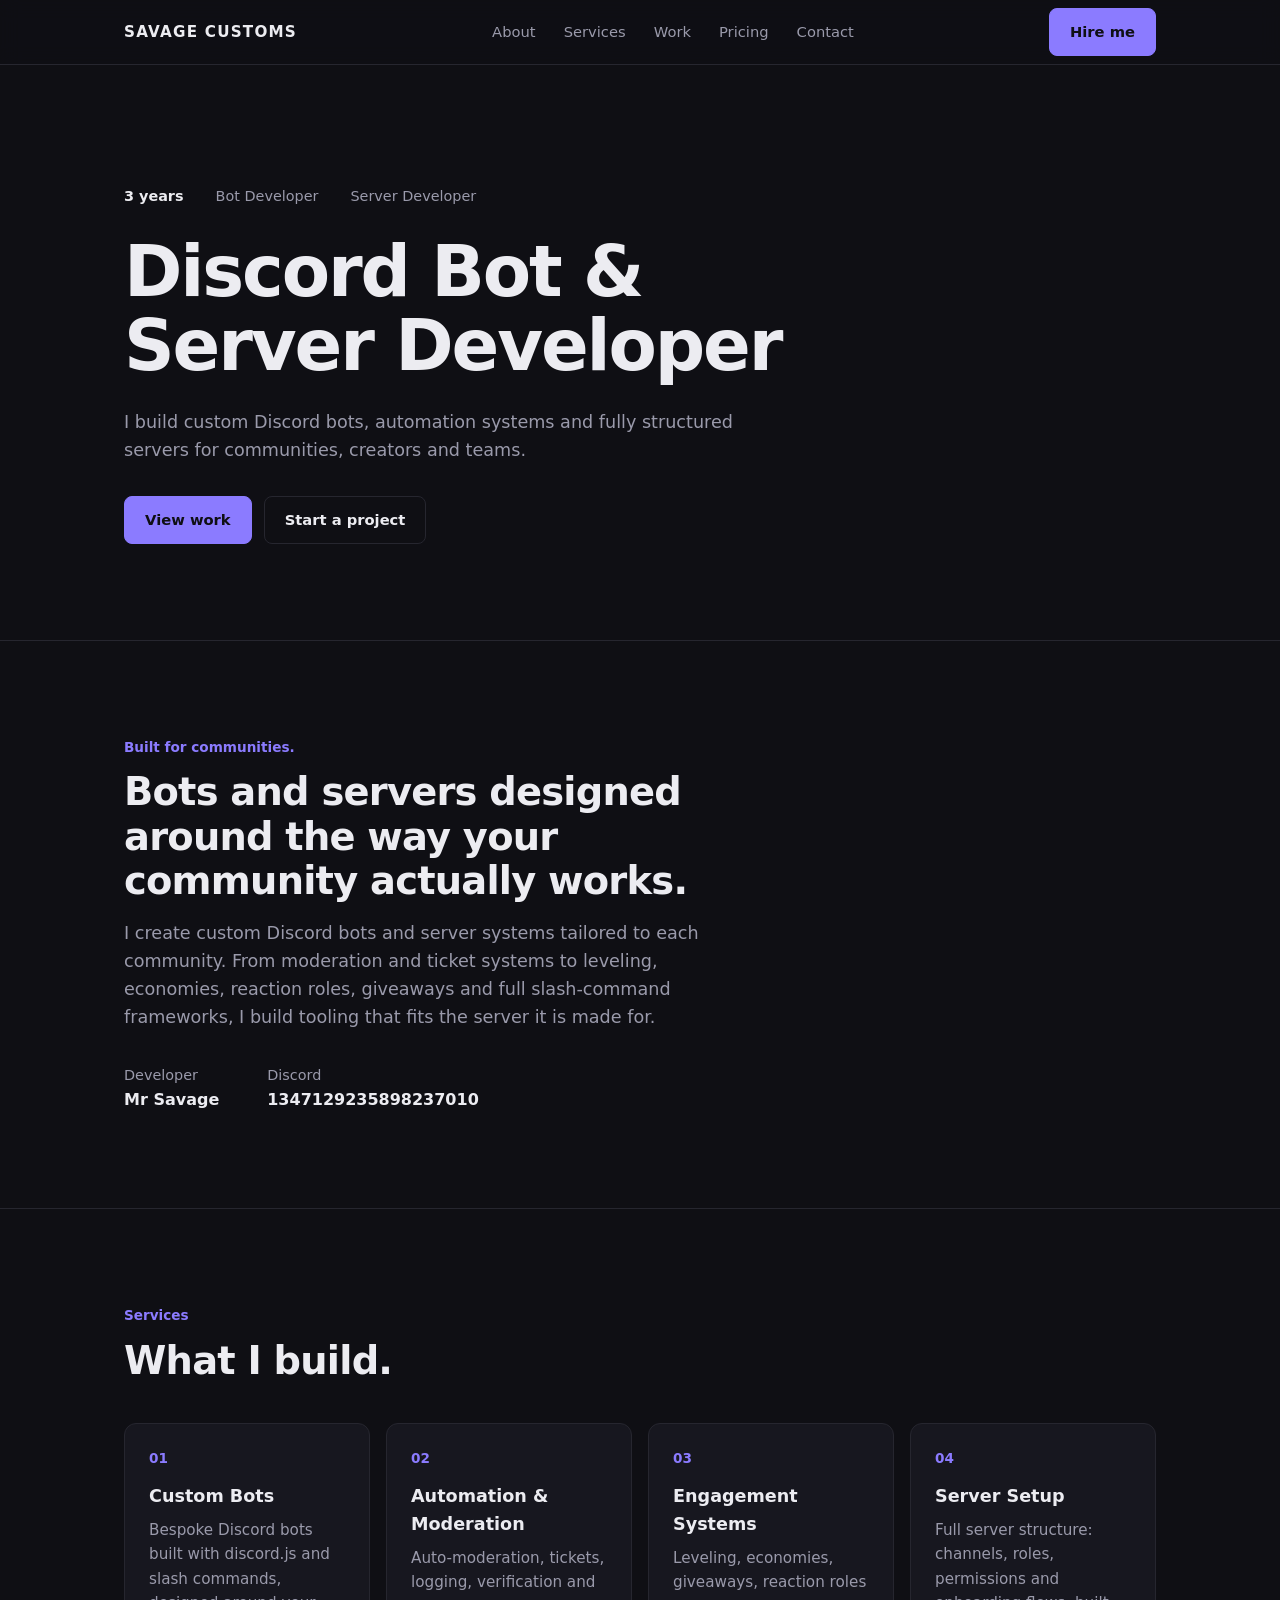
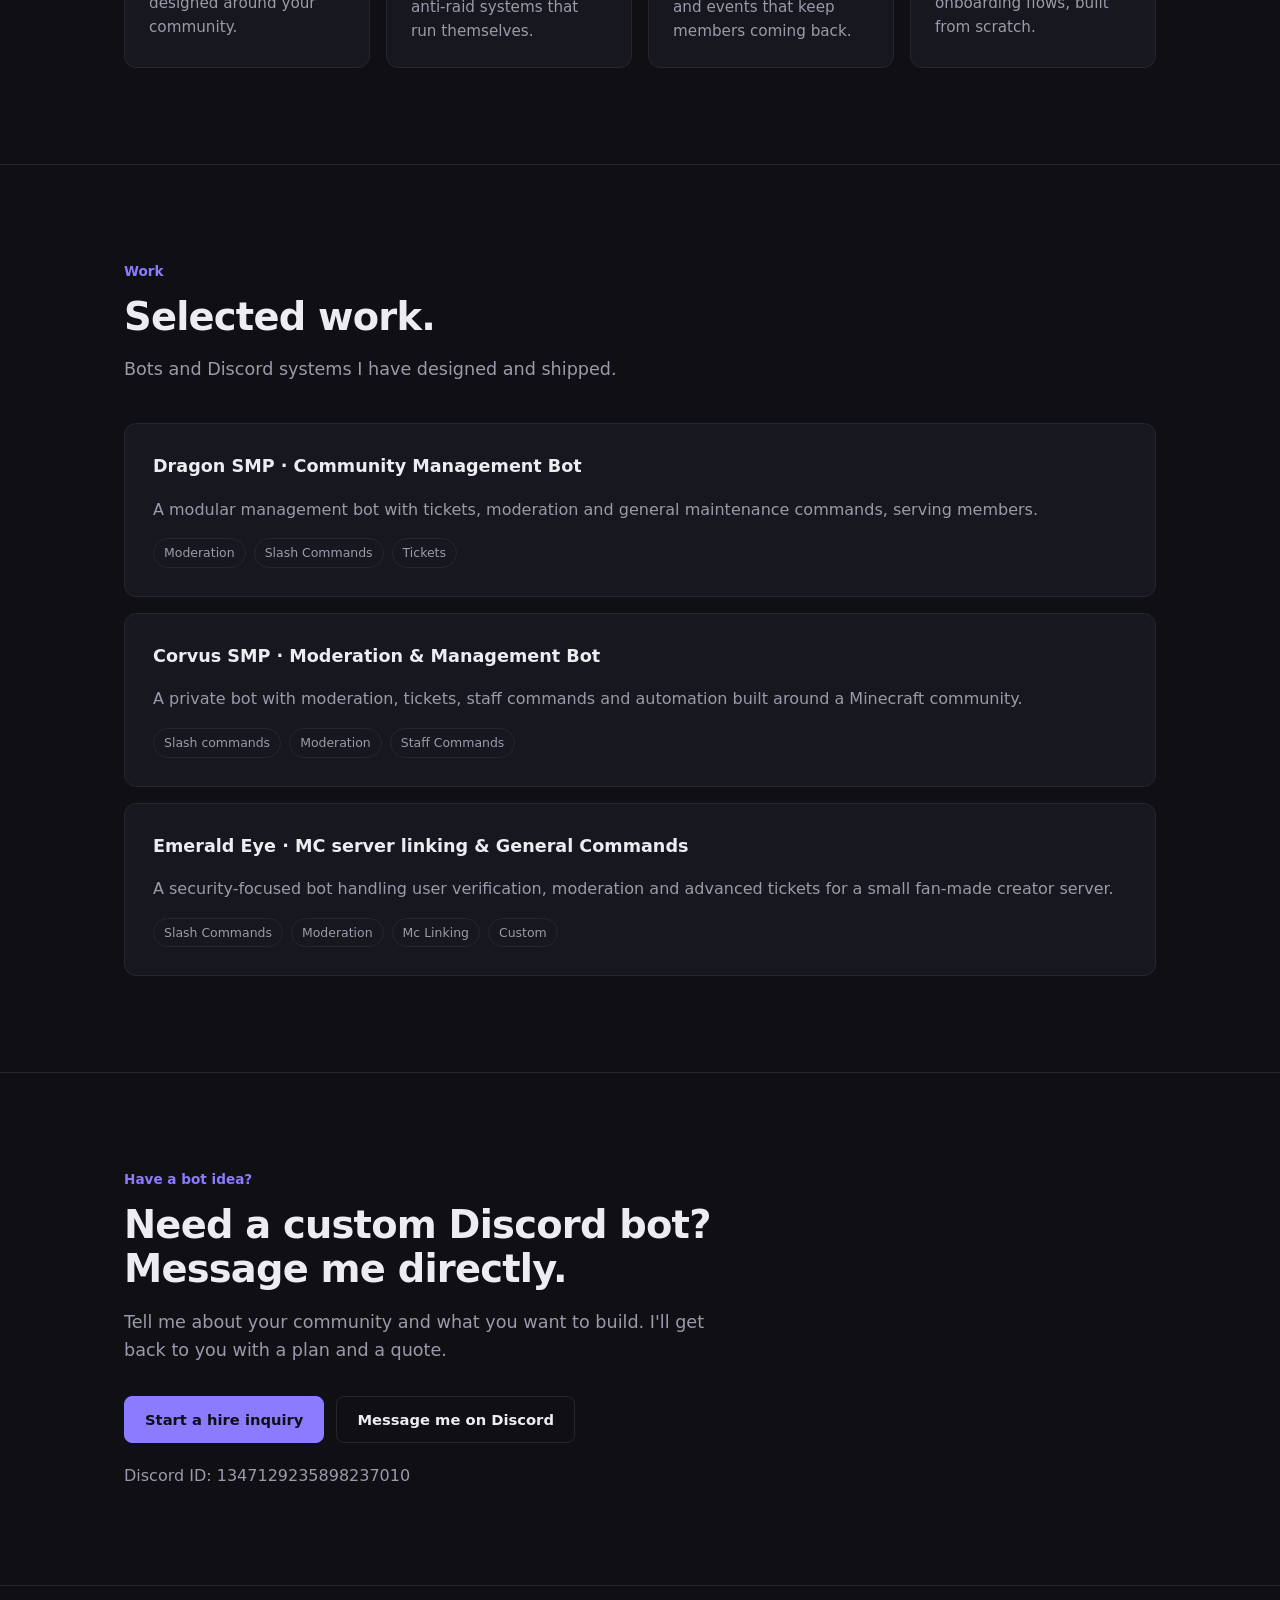
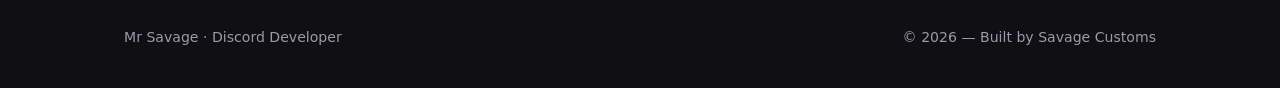
==== index.html @ affe151a "n" ====
<!DOCTYPE html>
<html lang="en">
<head>
<meta charset="utf-8">
<meta name="viewport" content="width=device-width, initial-scale=1">
<meta name="description" content="I build custom Discord bots, automation systems and fully structured servers for communities and creators.">
<meta name="theme-color" content="#0f0f14">
<title>Mr Savage | Discord Bot &amp; Server Developer</title>
<link rel="stylesheet" href="style.css">
</head>
<body>
<header class="nav"><div class="container"><a class="logo" href="index.html">SAVAGE CUSTOMS</a><nav aria-label="Main"><ul><li><a href="index.html#about">About</a></li><li><a href="index.html#services">Services</a></li><li><a href="index.html#work">Work</a></li><li><a href="pricing.html">Pricing</a></li><li><a href="index.html#contact">Contact</a></li></ul></nav><a class="btn primary" href="hire.html">Hire me</a></div></header>
<main>
<section class="hero">
<div class="container">
<div class="stats"><span><strong>3 years</strong></span><span>Bot Developer</span><span>Server Developer</span></div>
<h1>Discord Bot &amp; Server Developer</h1>
<p class="lead">I build custom Discord bots, automation systems and fully structured servers for communities, creators and teams.</p>
<div class="actions"><a class="btn primary" href="#work">View work</a><a class="btn" href="#contact">Start a project</a></div>
</div>
</section>

<section id="about">
<div class="container">
<p class="kicker">Built for communities.</p>
<h2>Bots and servers designed around the way your community actually works.</h2>
<p class="lead">I create custom Discord bots and server systems tailored to each community. From moderation and ticket systems to leveling, economies, reaction roles, giveaways and full slash-command frameworks, I build tooling that fits the server it is made for.</p>
<div class="about-meta"><div><span>Developer</span><b>Mr Savage</b></div><div><span>Discord</span><b>1347129235898237010</b></div></div>
</div>
</section>

<section id="services">
<div class="container">
<p class="kicker">Services</p>
<h2>What I build.</h2>
<div class="grid">
<div class="card"><span class="num">01</span><h3>Custom Bots</h3><p>Bespoke Discord bots built with discord.js and slash commands, designed around your community.</p></div>
<div class="card"><span class="num">02</span><h3>Automation &amp; Moderation</h3><p>Auto-moderation, tickets, logging, verification and anti-raid systems that run themselves.</p></div>
<div class="card"><span class="num">03</span><h3>Engagement Systems</h3><p>Leveling, economies, giveaways, reaction roles and events that keep members coming back.</p></div>
<div class="card"><span class="num">04</span><h3>Server Setup</h3><p>Full server structure: channels, roles, permissions and onboarding flows, built from scratch.</p></div>
</div>
</div>
</section>

<section id="work">
<div class="container">
<p class="kicker">Work</p>
<h2>Selected work.</h2>
<p class="lead">Bots and Discord systems I have designed and shipped.</p>
<ul class="projects">
<li class="project"><h3>Dragon SMP · Community Management Bot</h3><p>A modular management bot with tickets, moderation and general maintenance commands, serving members.</p><div class="tags"><span class="tag">Moderation</span><span class="tag">Slash Commands</span><span class="tag">Tickets</span></div></li>
<li class="project"><h3>Corvus SMP · Moderation &amp; Management Bot</h3><p>A private bot with moderation, tickets, staff commands and automation built around a Minecraft community.</p><div class="tags"><span class="tag">Slash commands</span><span class="tag">Moderation</span><span class="tag">Staff Commands</span></div></li>
<li class="project"><h3>Emerald Eye · MC server linking &amp; General Commands</h3><p>A security-focused bot handling user verification, moderation and advanced tickets for a small fan-made creator server.</p><div class="tags"><span class="tag">Slash Commands</span><span class="tag">Moderation</span><span class="tag">Mc Linking</span><span class="tag">Custom</span></div></li>
</ul>
</div>
</section>

<section id="contact">
<div class="container">
<p class="kicker">Have a bot idea?</p>
<h2>Need a custom Discord bot? Message me directly.</h2>
<p class="lead">Tell me about your community and what you want to build. I'll get back to you with a plan and a quote.</p>
<div class="actions"><a class="btn primary" href="hire.html">Start a hire inquiry</a><a class="btn" href="https://discord.com/users/1347129235898237010" target="_blank" rel="noopener">Message me on Discord</a></div>
<p style="margin-top:20px;color:var(--muted)">Discord ID: 1347129235898237010</p>
</div>
</section>
</main>
<footer><div class="container"><span>Mr Savage · Discord Developer</span><span>© 2026 — Built by Savage Customs</span></div></footer>
</body>
</html>
---- style.css ----
:root{
  --bg:#0f0f14; --surface:#17171f; --border:#26262f;
  --text:#ececf1; --muted:#9a9aab; --accent:#8b7bff;
  --font:'Inter',system-ui,-apple-system,'Segoe UI',Roboto,sans-serif;
}
*{box-sizing:border-box;margin:0;padding:0}
html{scroll-behavior:smooth;color-scheme:dark}
body{background:var(--bg);color:var(--text);font-family:var(--font);line-height:1.6;-webkit-font-smoothing:antialiased}
a{color:inherit;text-decoration:none}
a:focus-visible,button:focus-visible,input:focus-visible,select:focus-visible,textarea:focus-visible{outline:2px solid var(--accent);outline-offset:3px}
.container{max-width:1080px;margin:0 auto;padding:0 24px}
header.nav{position:sticky;top:0;z-index:10;background:rgba(15,15,20,.85);backdrop-filter:blur(10px);border-bottom:1px solid var(--border)}
.nav .container{display:flex;align-items:center;justify-content:space-between;height:64px;gap:16px}
.logo{font-weight:800;letter-spacing:.08em;font-size:.95rem}
.nav ul{display:flex;gap:28px;list-style:none;color:var(--muted);font-size:.92rem}
.nav ul a:hover{color:var(--text)}
.btn{display:inline-block;padding:11px 20px;border-radius:8px;font-weight:600;font-size:.92rem;border:1px solid var(--border);background:transparent;color:var(--text);cursor:pointer;font-family:inherit;transition:background .2s,border-color .2s}
.btn:hover{border-color:var(--accent)}
.btn.primary{background:var(--accent);border-color:var(--accent);color:#0f0f14}
.btn.primary:hover{background:#a094ff}
section{padding:96px 0;border-bottom:1px solid var(--border)}
.hero{padding:120px 0 96px}
.hero .stats{display:flex;gap:32px;color:var(--muted);font-size:.9rem;margin-bottom:28px}
.hero .stats strong{color:var(--text)}
h1{font-size:clamp(2.4rem,6vw,4.4rem);line-height:1.05;font-weight:800;letter-spacing:-.03em;max-width:14ch;margin-bottom:24px}
h2{font-size:clamp(1.6rem,3.4vw,2.4rem);line-height:1.15;letter-spacing:-.02em;margin-bottom:16px;max-width:24ch}
h3{font-size:1.1rem;margin-bottom:8px}
p.lead{color:var(--muted);font-size:1.1rem;max-width:56ch;margin-bottom:32px}
.actions{display:flex;gap:12px;flex-wrap:wrap}
.kicker{color:var(--accent);font-size:.85rem;margin-bottom:12px;font-weight:600}
.about-meta{display:flex;gap:48px;margin-top:32px;color:var(--muted);font-size:.9rem}
.about-meta b{display:block;color:var(--text);font-size:1rem}
.grid{display:grid;gap:16px;grid-template-columns:repeat(auto-fit,minmax(230px,1fr));margin-top:40px}
.card{background:var(--surface);border:1px solid var(--border);border-radius:12px;padding:24px}
.card p{color:var(--muted);font-size:.95rem}
.card .num{color:var(--accent);font-weight:700;font-size:.85rem;display:block;margin-bottom:12px}
.projects{list-style:none;display:grid;gap:16px;margin-top:40px}
.project{background:var(--surface);border:1px solid var(--border);border-radius:12px;padding:28px;display:grid;gap:8px}
.project p{color:var(--muted)}
.tags{display:flex;gap:8px;flex-wrap:wrap;margin-top:8px}
.tag{font-size:.78rem;padding:4px 10px;border:1px solid var(--border);border-radius:999px;color:var(--muted)}
footer{padding:40px 0;color:var(--muted);font-size:.88rem}
footer .container{display:flex;justify-content:space-between;flex-wrap:wrap;gap:8px}
.page{padding:96px 0}
.page ul.notes{margin-top:32px;padding-left:20px;color:var(--muted);display:grid;gap:8px}
form{display:grid;gap:18px;margin-top:32px;max-width:560px}
label{display:grid;gap:6px;font-size:.9rem;font-weight:600}
input,select,textarea{background:var(--surface);border:1px solid var(--border);color:var(--text);border-radius:8px;padding:12px;font:inherit;font-weight:400}
textarea{min-height:140px;resize:vertical}
#form-status{color:var(--muted);font-size:.9rem;min-height:1.4em}
@media(max-width:700px){.nav ul{display:none}.about-meta{flex-direction:column;gap:16px}section{padding:64px 0}}
@media(prefers-reduced-motion:reduce){*{transition:none!important;scroll-behavior:auto!important}}
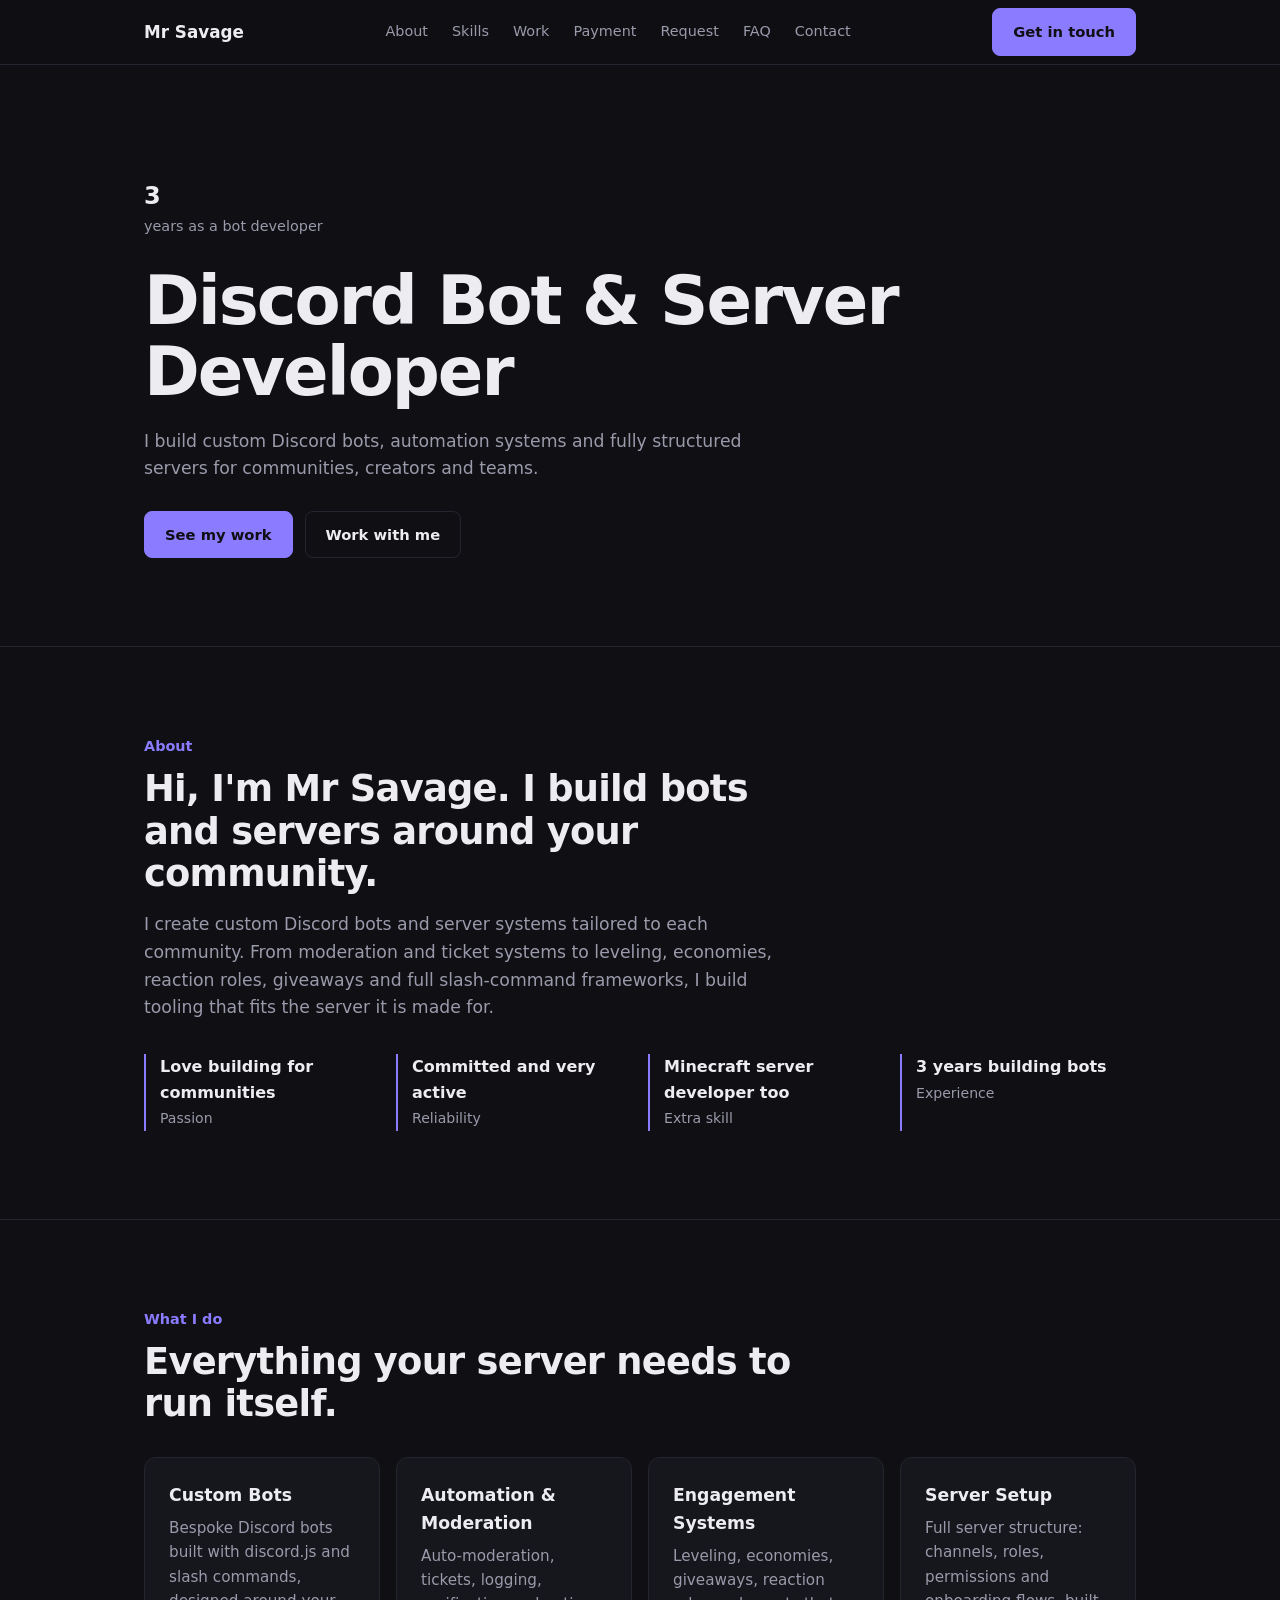
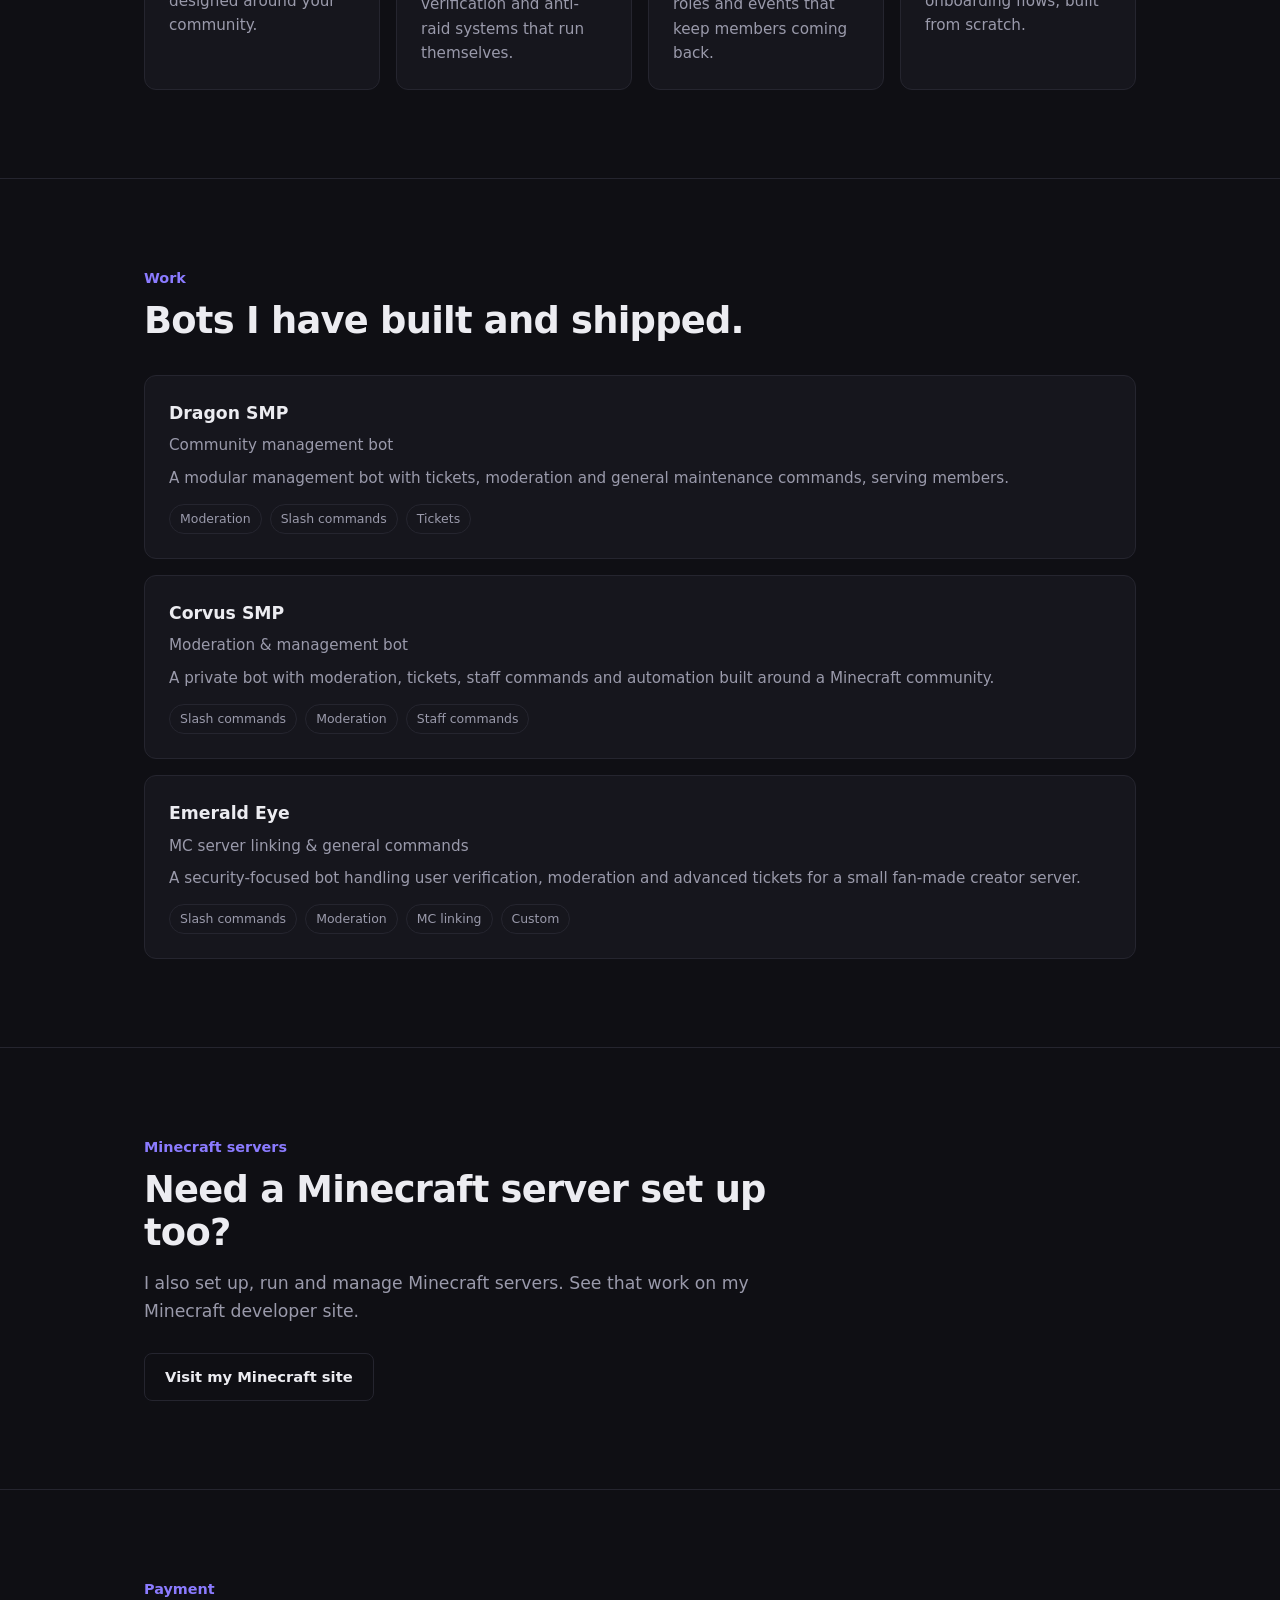
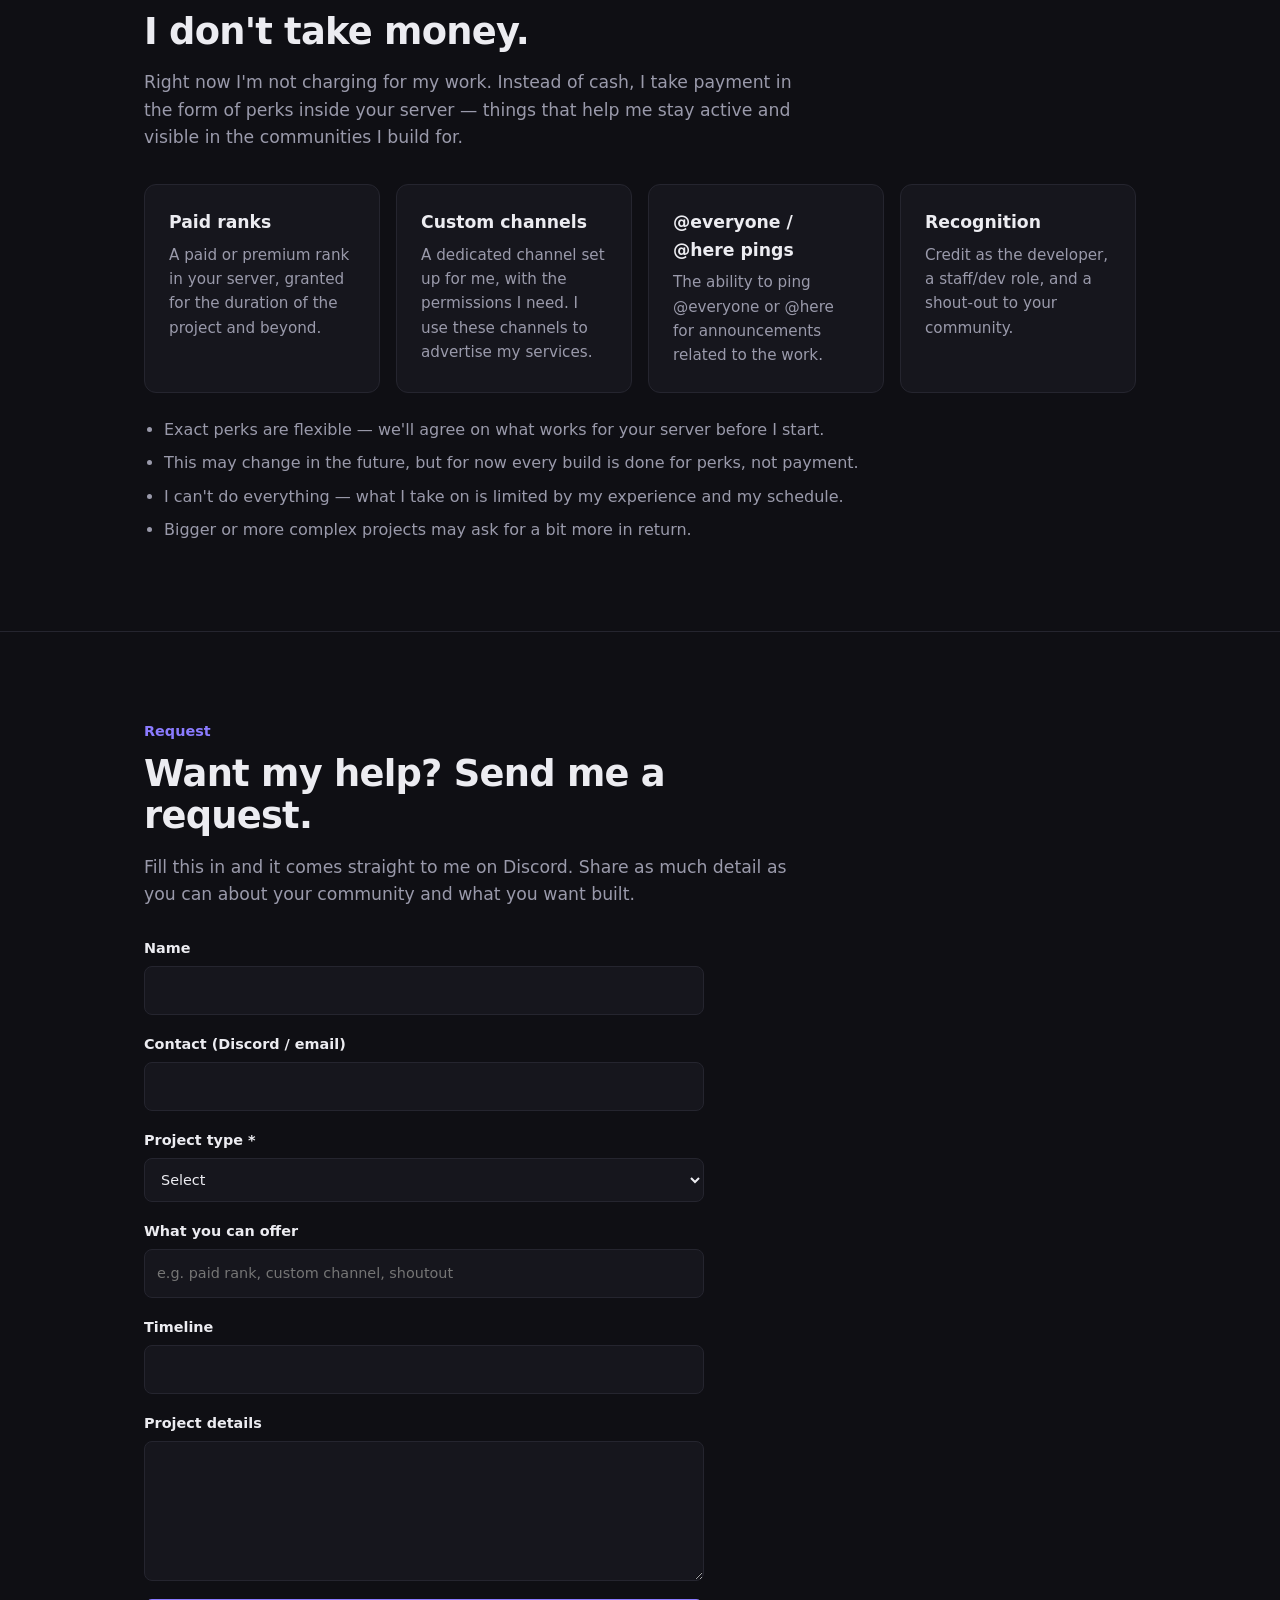
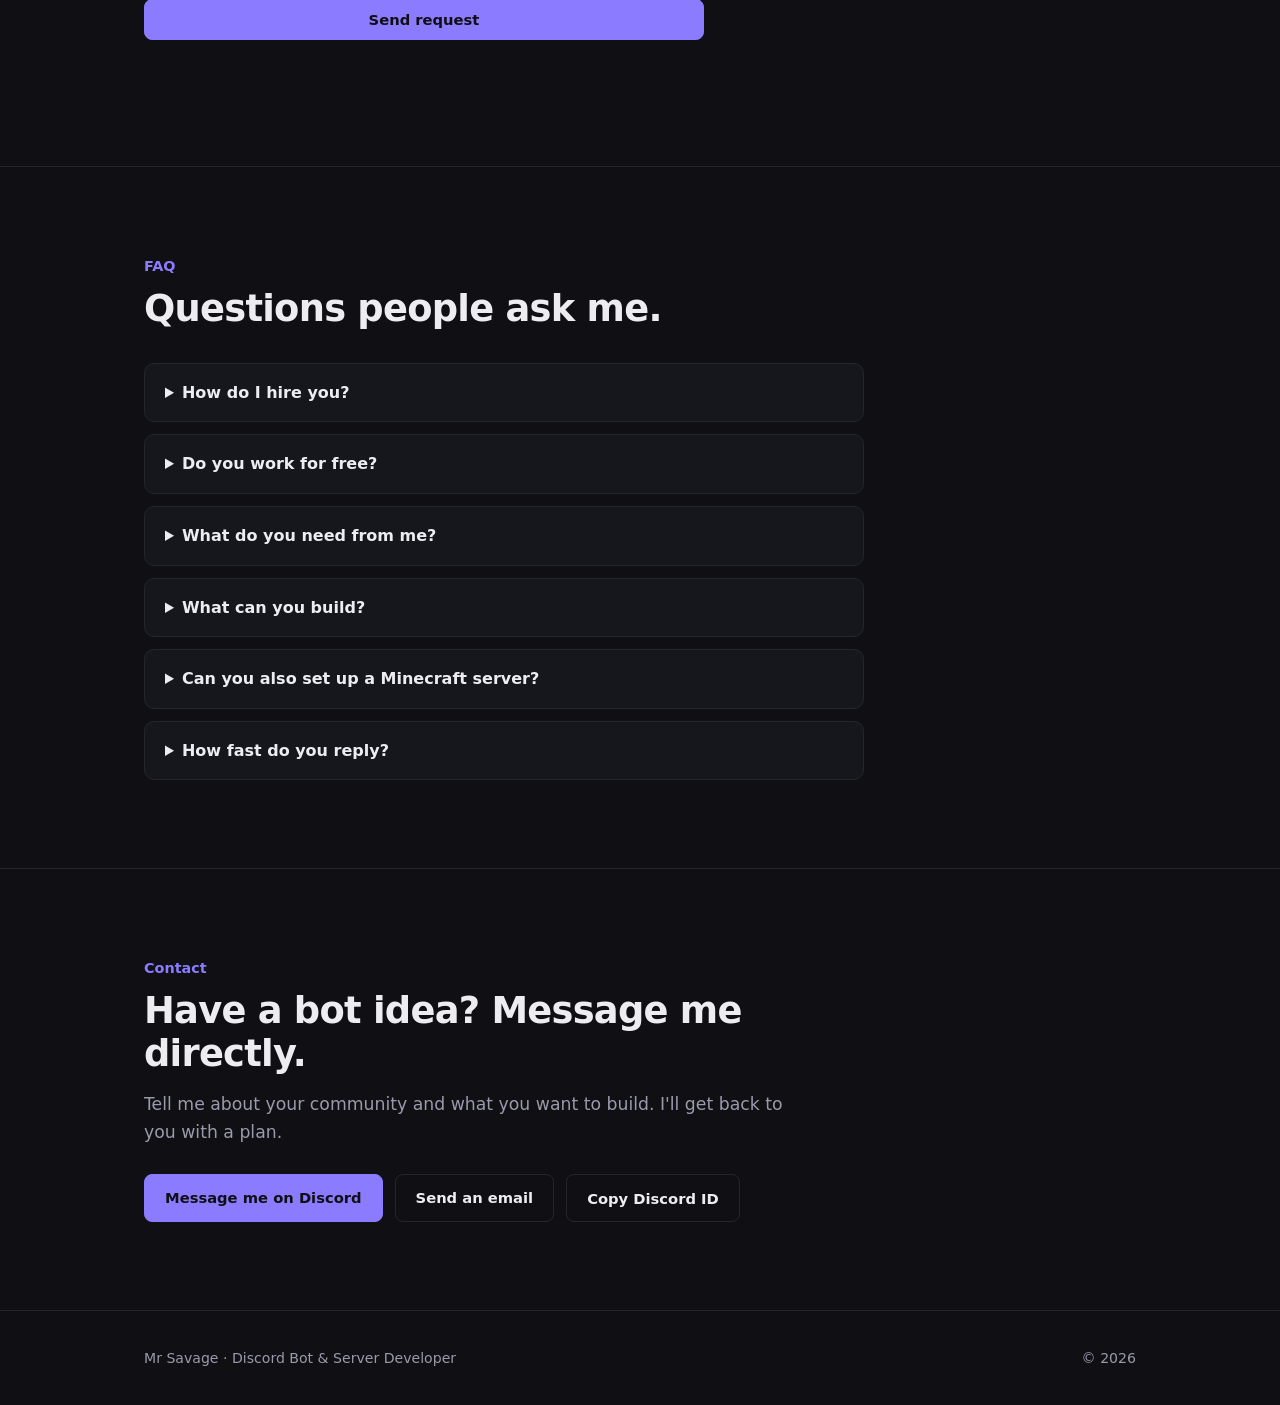
==== commit cd2e0e42: "b" ====
--- a/index.html
+++ b/index.html
@@ -4,67 +4,145 @@
 <meta charset="utf-8">
 <meta name="viewport" content="width=device-width, initial-scale=1">
 <meta name="description" content="I build custom Discord bots, automation systems and fully structured servers for communities and creators.">
+<meta property="og:title" content="Mr Savage | Discord Bot & Server Developer">
+<meta property="og:description" content="Custom Discord bots, automation systems and fully structured servers for communities and creators.">
+<meta property="og:type" content="website">
 <meta name="theme-color" content="#0f0f14">
 <title>Mr Savage | Discord Bot &amp; Server Developer</title>
 <link rel="stylesheet" href="style.css">
 </head>
 <body>
-<header class="nav"><div class="container"><a class="logo" href="index.html">SAVAGE CUSTOMS</a><nav aria-label="Main"><ul><li><a href="index.html#about">About</a></li><li><a href="index.html#services">Services</a></li><li><a href="index.html#work">Work</a></li><li><a href="pricing.html">Pricing</a></li><li><a href="index.html#contact">Contact</a></li></ul></nav><a class="btn primary" href="hire.html">Hire me</a></div></header>
+<header class="nav"><div class="container">
+  <a class="logo" href="#">Mr Savage</a>
+  <nav aria-label="Main"><ul>
+    <li><a href="#about">About</a></li>
+    <li><a href="#skills">Skills</a></li>
+    <li><a href="#work">Work</a></li>
+    <li><a href="#pay">Payment</a></li>
+    <li><a href="#request">Request</a></li>
+    <li><a href="#faq">FAQ</a></li>
+    <li><a href="#contact">Contact</a></li>
+  </ul></nav>
+  <a class="btn primary" href="#contact">Get in touch</a>
+</div></header>
+
 <main>
-<section class="hero">
-<div class="container">
-<div class="stats"><span><strong>3 years</strong></span><span>Bot Developer</span><span>Server Developer</span></div>
-<h1>Discord Bot &amp; Server Developer</h1>
-<p class="lead">I build custom Discord bots, automation systems and fully structured servers for communities, creators and teams.</p>
-<div class="actions"><a class="btn primary" href="#work">View work</a><a class="btn" href="#contact">Start a project</a></div>
-</div>
-</section>
+<section class="hero"><div class="container">
+  <div class="stats"><div><strong>3</strong>years as a bot developer</div></div>
+  <h1>Discord Bot &amp; Server Developer</h1>
+  <p class="lead">I build custom Discord bots, automation systems and fully structured servers for communities, creators and teams.</p>
+  <div class="actions"><a class="btn primary" href="#work">See my work</a><a class="btn" href="#request">Work with me</a></div>
+</div></section>
 
-<section id="about">
-<div class="container">
-<p class="kicker">Built for communities.</p>
-<h2>Bots and servers designed around the way your community actually works.</h2>
-<p class="lead">I create custom Discord bots and server systems tailored to each community. From moderation and ticket systems to leveling, economies, reaction roles, giveaways and full slash-command frameworks, I build tooling that fits the server it is made for.</p>
-<div class="about-meta"><div><span>Developer</span><b>Mr Savage</b></div><div><span>Discord</span><b>1347129235898237010</b></div></div>
-</div>
-</section>
+<section id="about"><div class="container">
+  <p class="label">About</p>
+  <h2>Hi, I'm Mr Savage. I build bots and servers around your community.</h2>
+  <p class="lead">I create custom Discord bots and server systems tailored to each community. From moderation and ticket systems to leveling, economies, reaction roles, giveaways and full slash-command frameworks, I build tooling that fits the server it is made for.</p>
+  <div class="traits">
+    <div class="trait"><b>Love building for communities</b><span>Passion</span></div>
+    <div class="trait"><b>Committed and very active</b><span>Reliability</span></div>
+    <div class="trait"><b>Minecraft server developer too</b><span>Extra skill</span></div>
+    <div class="trait"><b>3 years building bots</b><span>Experience</span></div>
+  </div>
+</div></section>
 
-<section id="services">
-<div class="container">
-<p class="kicker">Services</p>
-<h2>What I build.</h2>
-<div class="grid">
-<div class="card"><span class="num">01</span><h3>Custom Bots</h3><p>Bespoke Discord bots built with discord.js and slash commands, designed around your community.</p></div>
-<div class="card"><span class="num">02</span><h3>Automation &amp; Moderation</h3><p>Auto-moderation, tickets, logging, verification and anti-raid systems that run themselves.</p></div>
-<div class="card"><span class="num">03</span><h3>Engagement Systems</h3><p>Leveling, economies, giveaways, reaction roles and events that keep members coming back.</p></div>
-<div class="card"><span class="num">04</span><h3>Server Setup</h3><p>Full server structure: channels, roles, permissions and onboarding flows, built from scratch.</p></div>
-</div>
-</div>
-</section>
+<section id="skills"><div class="container">
+  <p class="label">What I do</p>
+  <h2>Everything your server needs to run itself.</h2>
+  <div class="grid">
+    <div class="card"><h3>Custom Bots</h3><p>Bespoke Discord bots built with discord.js and slash commands, designed around your community.</p></div>
+    <div class="card"><h3>Automation &amp; Moderation</h3><p>Auto-moderation, tickets, logging, verification and anti-raid systems that run themselves.</p></div>
+    <div class="card"><h3>Engagement Systems</h3><p>Leveling, economies, giveaways, reaction roles and events that keep members coming back.</p></div>
+    <div class="card"><h3>Server Setup</h3><p>Full server structure: channels, roles, permissions and onboarding flows, built from scratch.</p></div>
+  </div>
+</div></section>
 
-<section id="work">
-<div class="container">
-<p class="kicker">Work</p>
-<h2>Selected work.</h2>
-<p class="lead">Bots and Discord systems I have designed and shipped.</p>
-<ul class="projects">
-<li class="project"><h3>Dragon SMP · Community Management Bot</h3><p>A modular management bot with tickets, moderation and general maintenance commands, serving members.</p><div class="tags"><span class="tag">Moderation</span><span class="tag">Slash Commands</span><span class="tag">Tickets</span></div></li>
-<li class="project"><h3>Corvus SMP · Moderation &amp; Management Bot</h3><p>A private bot with moderation, tickets, staff commands and automation built around a Minecraft community.</p><div class="tags"><span class="tag">Slash commands</span><span class="tag">Moderation</span><span class="tag">Staff Commands</span></div></li>
-<li class="project"><h3>Emerald Eye · MC server linking &amp; General Commands</h3><p>A security-focused bot handling user verification, moderation and advanced tickets for a small fan-made creator server.</p><div class="tags"><span class="tag">Slash Commands</span><span class="tag">Moderation</span><span class="tag">Mc Linking</span><span class="tag">Custom</span></div></li>
-</ul>
-</div>
-</section>
+<section id="work"><div class="container">
+  <p class="label">Work</p>
+  <h2>Bots I have built and shipped.</h2>
+  <div class="projects">
+    <article class="project"><h3>Dragon SMP</h3><p class="sub">Community management bot</p><p>A modular management bot with tickets, moderation and general maintenance commands, serving members.</p><div class="tags"><span class="tag">Moderation</span><span class="tag">Slash commands</span><span class="tag">Tickets</span></div></article>
+    <article class="project"><h3>Corvus SMP</h3><p class="sub">Moderation &amp; management bot</p><p>A private bot with moderation, tickets, staff commands and automation built around a Minecraft community.</p><div class="tags"><span class="tag">Slash commands</span><span class="tag">Moderation</span><span class="tag">Staff commands</span></div></article>
+    <article class="project"><h3>Emerald Eye</h3><p class="sub">MC server linking &amp; general commands</p><p>A security-focused bot handling user verification, moderation and advanced tickets for a small fan-made creator server.</p><div class="tags"><span class="tag">Slash commands</span><span class="tag">Moderation</span><span class="tag">MC linking</span><span class="tag">Custom</span></div></article>
+  </div>
+</div></section>
 
-<section id="contact">
-<div class="container">
-<p class="kicker">Have a bot idea?</p>
-<h2>Need a custom Discord bot? Message me directly.</h2>
-<p class="lead">Tell me about your community and what you want to build. I'll get back to you with a plan and a quote.</p>
-<div class="actions"><a class="btn primary" href="hire.html">Start a hire inquiry</a><a class="btn" href="https://discord.com/users/1347129235898237010" target="_blank" rel="noopener">Message me on Discord</a></div>
-<p style="margin-top:20px;color:var(--muted)">Discord ID: 1347129235898237010</p>
-</div>
-</section>
+<section id="minecraft"><div class="container">
+  <p class="label">Minecraft servers</p>
+  <h2>Need a Minecraft server set up too?</h2>
+  <p class="lead">I also set up, run and manage Minecraft servers. See that work on my Minecraft developer site.</p>
+  <a class="btn" href="https://minecraftdeveloper.vercel.app/" target="_blank" rel="noopener">Visit my Minecraft site</a>
+</div></section>
+
+<section id="pay"><div class="container">
+  <p class="label">Payment</p>
+  <h2>I don't take money.</h2>
+  <p class="lead">Right now I'm not charging for my work. Instead of cash, I take payment in the form of perks inside your server — things that help me stay active and visible in the communities I build for.</p>
+  <div class="grid">
+    <div class="card"><h3>Paid ranks</h3><p>A paid or premium rank in your server, granted for the duration of the project and beyond.</p></div>
+    <div class="card"><h3>Custom channels</h3><p>A dedicated channel set up for me, with the permissions I need. I use these channels to advertise my services.</p></div>
+    <div class="card"><h3>@everyone / @here pings</h3><p>The ability to ping @everyone or @here for announcements related to the work.</p></div>
+    <div class="card"><h3>Recognition</h3><p>Credit as the developer, a staff/dev role, and a shout-out to your community.</p></div>
+  </div>
+  <ul class="notes">
+    <li>Exact perks are flexible — we'll agree on what works for your server before I start.</li>
+    <li>This may change in the future, but for now every build is done for perks, not payment.</li>
+    <li>I can't do everything — what I take on is limited by my experience and my schedule.</li>
+    <li>Bigger or more complex projects may ask for a bit more in return.</li>
+  </ul>
+</div></section>
+
+<section id="request"><div class="container">
+  <p class="label">Request</p>
+  <h2>Want my help? Send me a request.</h2>
+  <p class="lead">Fill this in and it comes straight to me on Discord. Share as much detail as you can about your community and what you want built.</p>
+  <form id="hire-form" action="/api/hire" method="POST">
+    <input class="hp" type="text" name="website" tabindex="-1" autocomplete="off" aria-hidden="true">
+    <label>Name<input type="text" name="name" autocomplete="name"></label>
+    <label>Contact (Discord / email)<input type="text" name="contact"></label>
+    <label>Project type *
+      <select name="project_type" required>
+        <option value="" disabled selected>Select</option>
+        <option>Custom Discord bot</option>
+        <option>Moderation / management bot</option>
+        <option>Server setup &amp; configuration</option>
+        <option>Bot rework / maintenance</option>
+        <option>Other</option>
+      </select></label>
+    <label>What you can offer<input type="text" name="payment" placeholder="e.g. paid rank, custom channel, shoutout"></label>
+    <label>Timeline<input type="text" name="timeline"></label>
+    <label>Project details<textarea name="details"></textarea></label>
+    <button class="btn primary" type="submit">Send request</button>
+    <p id="form-status" role="status"></p>
+  </form>
+</div></section>
+
+<section id="faq"><div class="container">
+  <p class="label">FAQ</p>
+  <h2>Questions people ask me.</h2>
+  <div class="faq">
+    <details><summary>How do I hire you?</summary><p>Send a request above or message me on Discord and tell me about your server and what you need. I'll let you know if I can take it on.</p></details>
+    <details><summary>Do you work for free?</summary><p>I don't take money right now. I work in return for perks in your server, like a paid rank, a custom channel, pings or recognition. We agree on it before I start.</p></details>
+    <details><summary>What do you need from me?</summary><p>A clear idea of what you want, access to the server for the work, and a way to reach you on Discord.</p></details>
+    <details><summary>What can you build?</summary><p>Custom bots with slash commands, moderation and ticket systems, verification, leveling, economies, giveaways, reaction roles, and full server setups.</p></details>
+    <details><summary>Can you also set up a Minecraft server?</summary><p>Yes. Check my Minecraft developer site for the servers I have built and managed.</p></details>
+    <details><summary>How fast do you reply?</summary><p>I'm very active on Discord and usually reply quickly. Discord is the best way to reach me.</p></details>
+  </div>
+</div></section>
+
+<section id="contact"><div class="container">
+  <p class="label">Contact</p>
+  <h2>Have a bot idea? Message me directly.</h2>
+  <p class="lead">Tell me about your community and what you want to build. I'll get back to you with a plan.</p>
+  <div class="actions">
+    <a class="btn primary" href="https://discord.com/users/1347129235898237010" target="_blank" rel="noopener">Message me on Discord</a>
+    <a class="btn" href="mailto:contact@mr-savage.aleeas.com">Send an email</a>
+    <button class="btn" type="button" data-copy="1347129235898237010">Copy Discord ID</button>
+  </div>
+</div></section>
 </main>
-<footer><div class="container"><span>Mr Savage · Discord Developer</span><span>© 2026 — Built by Savage Customs</span></div></footer>
+
+<footer><div class="container"><span>Mr Savage · Discord Bot &amp; Server Developer</span><span>© 2026</span></div></footer>
+<script src="script.js"></script>
 </body>
 </html>
--- a/style.css
+++ b/style.css
@@ -1,52 +1,74 @@
 :root{
-  --bg:#0f0f14; --surface:#17171f; --border:#26262f;
+  --bg:#0f0f14; --surface:#16161d; --border:#25252f;
   --text:#ececf1; --muted:#9a9aab; --accent:#8b7bff;
   --font:'Inter',system-ui,-apple-system,'Segoe UI',Roboto,sans-serif;
 }
 *{box-sizing:border-box;margin:0;padding:0}
-html{scroll-behavior:smooth;color-scheme:dark}
+html{scroll-behavior:smooth;color-scheme:dark;scroll-padding-top:72px}
 body{background:var(--bg);color:var(--text);font-family:var(--font);line-height:1.6;-webkit-font-smoothing:antialiased}
 a{color:inherit;text-decoration:none}
-a:focus-visible,button:focus-visible,input:focus-visible,select:focus-visible,textarea:focus-visible{outline:2px solid var(--accent);outline-offset:3px}
-.container{max-width:1080px;margin:0 auto;padding:0 24px}
-header.nav{position:sticky;top:0;z-index:10;background:rgba(15,15,20,.85);backdrop-filter:blur(10px);border-bottom:1px solid var(--border)}
+:focus-visible{outline:2px solid var(--accent);outline-offset:3px}
+.container{max-width:1040px;margin:0 auto;padding:0 24px}
+
+/* nav */
+.nav{position:sticky;top:0;z-index:10;background:rgba(15,15,20,.88);backdrop-filter:blur(10px);border-bottom:1px solid var(--border)}
 .nav .container{display:flex;align-items:center;justify-content:space-between;height:64px;gap:16px}
-.logo{font-weight:800;letter-spacing:.08em;font-size:.95rem}
-.nav ul{display:flex;gap:28px;list-style:none;color:var(--muted);font-size:.92rem}
+.logo{font-weight:700;font-size:1.05rem}
+.nav ul{display:flex;gap:24px;list-style:none;color:var(--muted);font-size:.9rem}
 .nav ul a:hover{color:var(--text)}
-.btn{display:inline-block;padding:11px 20px;border-radius:8px;font-weight:600;font-size:.92rem;border:1px solid var(--border);background:transparent;color:var(--text);cursor:pointer;font-family:inherit;transition:background .2s,border-color .2s}
+
+/* buttons */
+.btn{display:inline-block;padding:11px 20px;border-radius:8px;font-weight:600;font-size:.92rem;border:1px solid var(--border);background:transparent;color:var(--text);cursor:pointer;font-family:inherit;transition:border-color .2s,background .2s}
 .btn:hover{border-color:var(--accent)}
 .btn.primary{background:var(--accent);border-color:var(--accent);color:#0f0f14}
 .btn.primary:hover{background:#a094ff}
-section{padding:96px 0;border-bottom:1px solid var(--border)}
-.hero{padding:120px 0 96px}
-.hero .stats{display:flex;gap:32px;color:var(--muted);font-size:.9rem;margin-bottom:28px}
-.hero .stats strong{color:var(--text)}
-h1{font-size:clamp(2.4rem,6vw,4.4rem);line-height:1.05;font-weight:800;letter-spacing:-.03em;max-width:14ch;margin-bottom:24px}
-h2{font-size:clamp(1.6rem,3.4vw,2.4rem);line-height:1.15;letter-spacing:-.02em;margin-bottom:16px;max-width:24ch}
-h3{font-size:1.1rem;margin-bottom:8px}
-p.lead{color:var(--muted);font-size:1.1rem;max-width:56ch;margin-bottom:32px}
+.btn:disabled{opacity:.6;cursor:wait}
 .actions{display:flex;gap:12px;flex-wrap:wrap}
-.kicker{color:var(--accent);font-size:.85rem;margin-bottom:12px;font-weight:600}
-.about-meta{display:flex;gap:48px;margin-top:32px;color:var(--muted);font-size:.9rem}
-.about-meta b{display:block;color:var(--text);font-size:1rem}
-.grid{display:grid;gap:16px;grid-template-columns:repeat(auto-fit,minmax(230px,1fr));margin-top:40px}
-.card{background:var(--surface);border:1px solid var(--border);border-radius:12px;padding:24px}
-.card p{color:var(--muted);font-size:.95rem}
-.card .num{color:var(--accent);font-weight:700;font-size:.85rem;display:block;margin-bottom:12px}
-.projects{list-style:none;display:grid;gap:16px;margin-top:40px}
-.project{background:var(--surface);border:1px solid var(--border);border-radius:12px;padding:28px;display:grid;gap:8px}
-.project p{color:var(--muted)}
-.tags{display:flex;gap:8px;flex-wrap:wrap;margin-top:8px}
+
+/* sections */
+section{padding:88px 0;border-bottom:1px solid var(--border)}
+.label{color:var(--accent);font-size:.9rem;font-weight:600;margin-bottom:10px}
+h1{font-size:clamp(2.4rem,6vw,4.2rem);line-height:1.05;font-weight:800;letter-spacing:-.03em;margin-bottom:20px}
+h2{font-size:clamp(1.6rem,3.4vw,2.3rem);line-height:1.15;letter-spacing:-.02em;margin-bottom:16px;max-width:26ch}
+h3{font-size:1.08rem;margin-bottom:6px}
+.sub{color:var(--muted);font-size:.92rem;margin-bottom:8px}
+.lead{color:var(--muted);font-size:1.08rem;max-width:60ch;margin-bottom:28px}
+.hero{padding:112px 0 88px}
+.stats{display:flex;gap:36px;margin-bottom:28px;flex-wrap:wrap}
+.stats div{color:var(--muted);font-size:.9rem}
+.stats strong{display:block;color:var(--text);font-size:1.5rem}
+
+/* about traits */
+.traits{display:grid;gap:16px;grid-template-columns:repeat(auto-fit,minmax(200px,1fr));margin-top:32px}
+.trait{border-left:2px solid var(--accent);padding-left:14px}
+.trait b{display:block}
+.trait span{color:var(--muted);font-size:.88rem}
+
+/* cards */
+.grid{display:grid;gap:16px;grid-template-columns:repeat(auto-fit,minmax(230px,1fr));margin-top:32px}
+.card,.project{background:var(--surface);border:1px solid var(--border);border-radius:12px;padding:24px}
+.card p,.project p{color:var(--muted);font-size:.95rem}
+.projects{display:grid;gap:16px;margin-top:32px}
+.tags{display:flex;gap:8px;flex-wrap:wrap;margin-top:14px}
 .tag{font-size:.78rem;padding:4px 10px;border:1px solid var(--border);border-radius:999px;color:var(--muted)}
-footer{padding:40px 0;color:var(--muted);font-size:.88rem}
-footer .container{display:flex;justify-content:space-between;flex-wrap:wrap;gap:8px}
-.page{padding:96px 0}
-.page ul.notes{margin-top:32px;padding-left:20px;color:var(--muted);display:grid;gap:8px}
-form{display:grid;gap:18px;margin-top:32px;max-width:560px}
+
+/* payment list + faq */
+.notes{margin-top:24px;padding-left:20px;color:var(--muted);display:grid;gap:8px}
+.faq{display:grid;gap:12px;margin-top:32px;max-width:720px}
+details{background:var(--surface);border:1px solid var(--border);border-radius:10px;padding:16px 20px}
+summary{cursor:pointer;font-weight:600}
+details p{color:var(--muted);margin-top:10px}
+
+/* form */
+form{display:grid;gap:18px;margin-top:28px;max-width:560px}
 label{display:grid;gap:6px;font-size:.9rem;font-weight:600}
 input,select,textarea{background:var(--surface);border:1px solid var(--border);color:var(--text);border-radius:8px;padding:12px;font:inherit;font-weight:400}
 textarea{min-height:140px;resize:vertical}
 #form-status{color:var(--muted);font-size:.9rem;min-height:1.4em}
-@media(max-width:700px){.nav ul{display:none}.about-meta{flex-direction:column;gap:16px}section{padding:64px 0}}
+.hp{position:absolute;left:-9999px}
+
+footer{padding:36px 0;color:var(--muted);font-size:.88rem}
+footer .container{display:flex;justify-content:space-between;flex-wrap:wrap;gap:8px}
+
+@media(max-width:760px){.nav ul{display:none}section{padding:64px 0}.hero{padding:80px 0 64px}}
 @media(prefers-reduced-motion:reduce){*{transition:none!important;scroll-behavior:auto!important}}
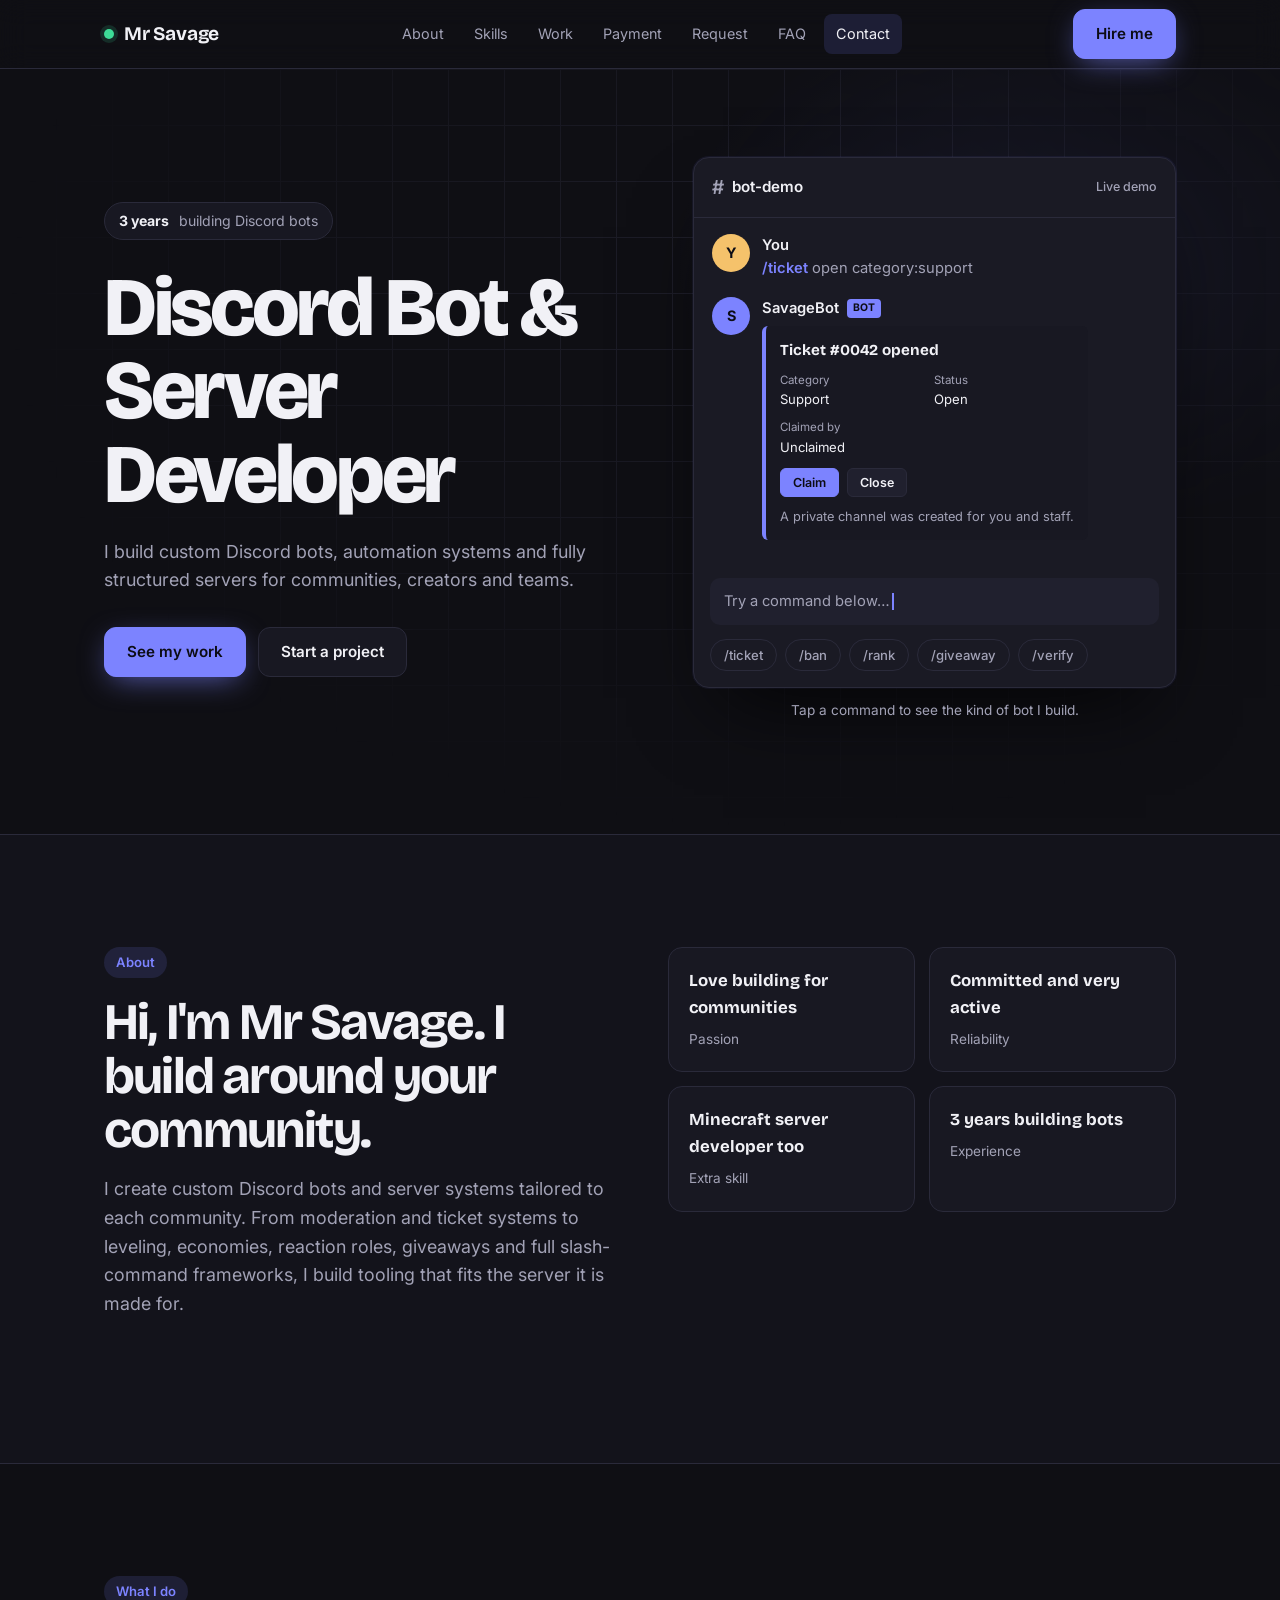
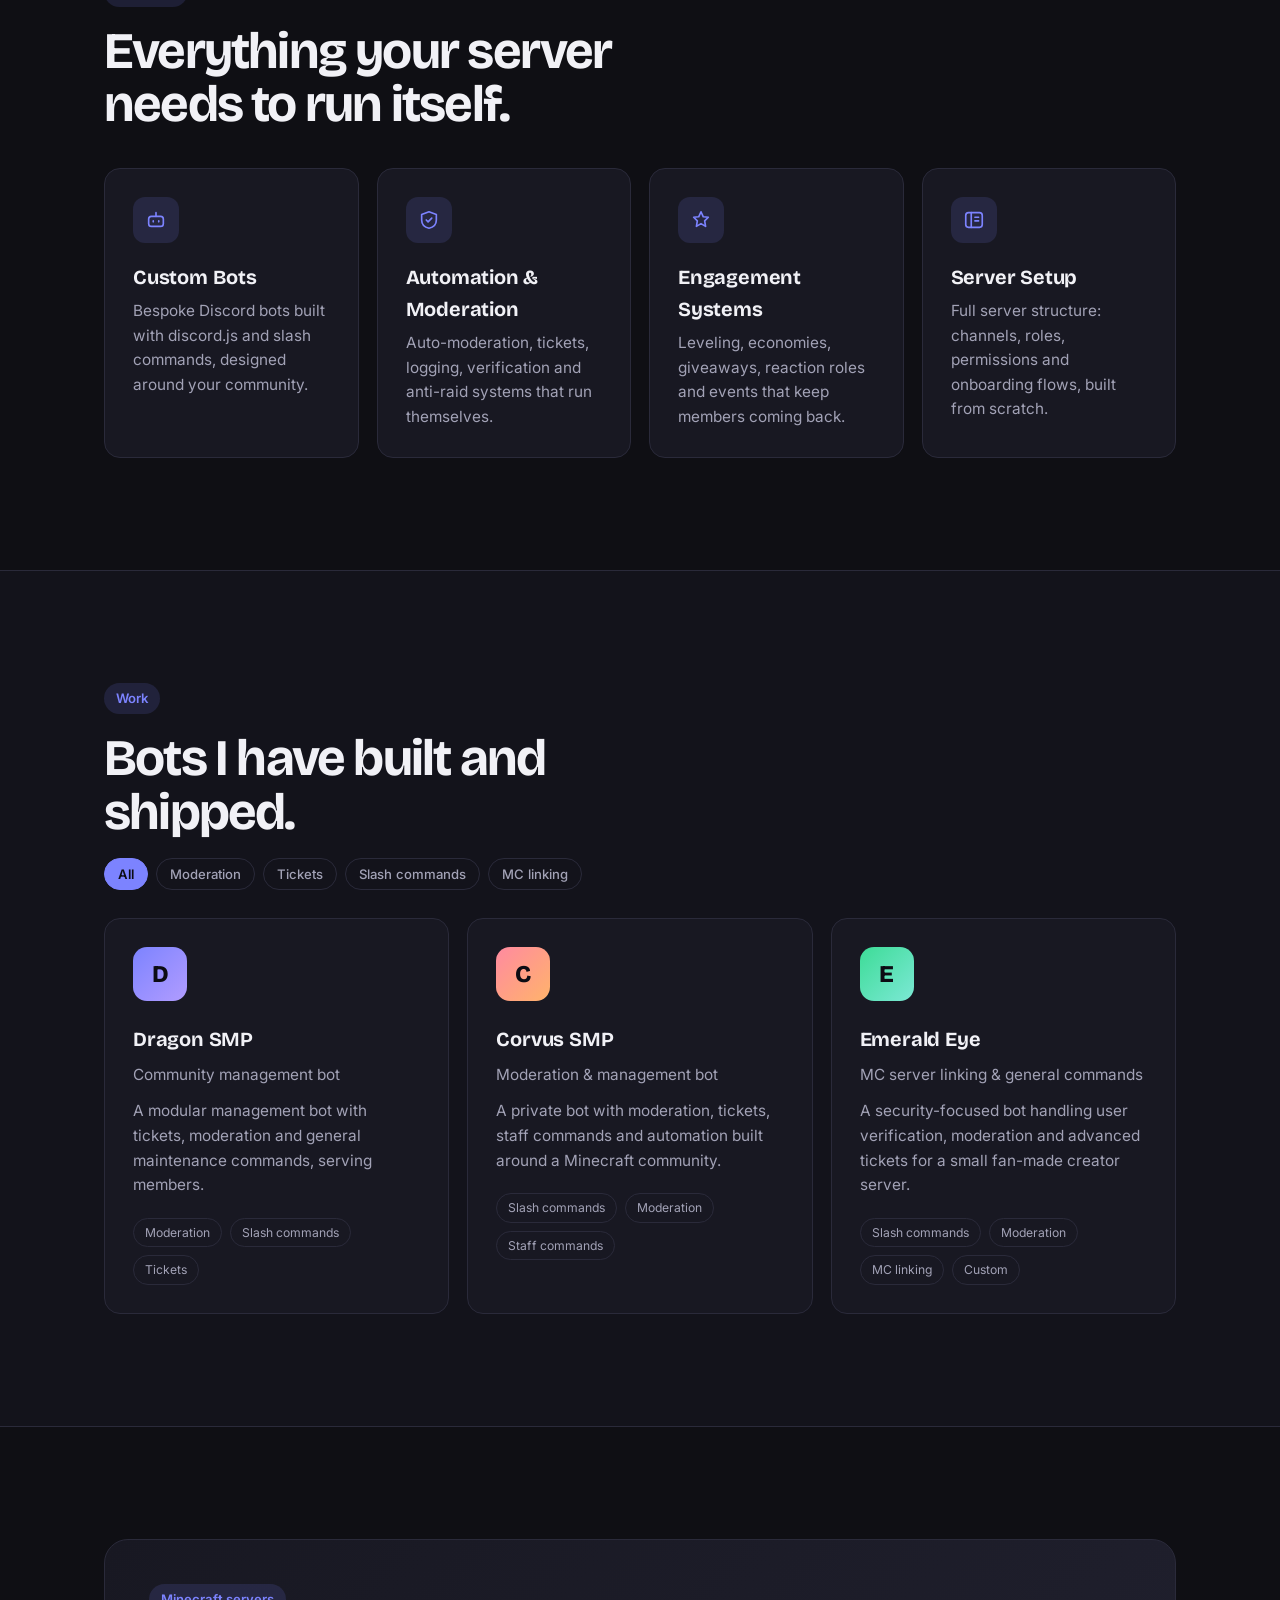
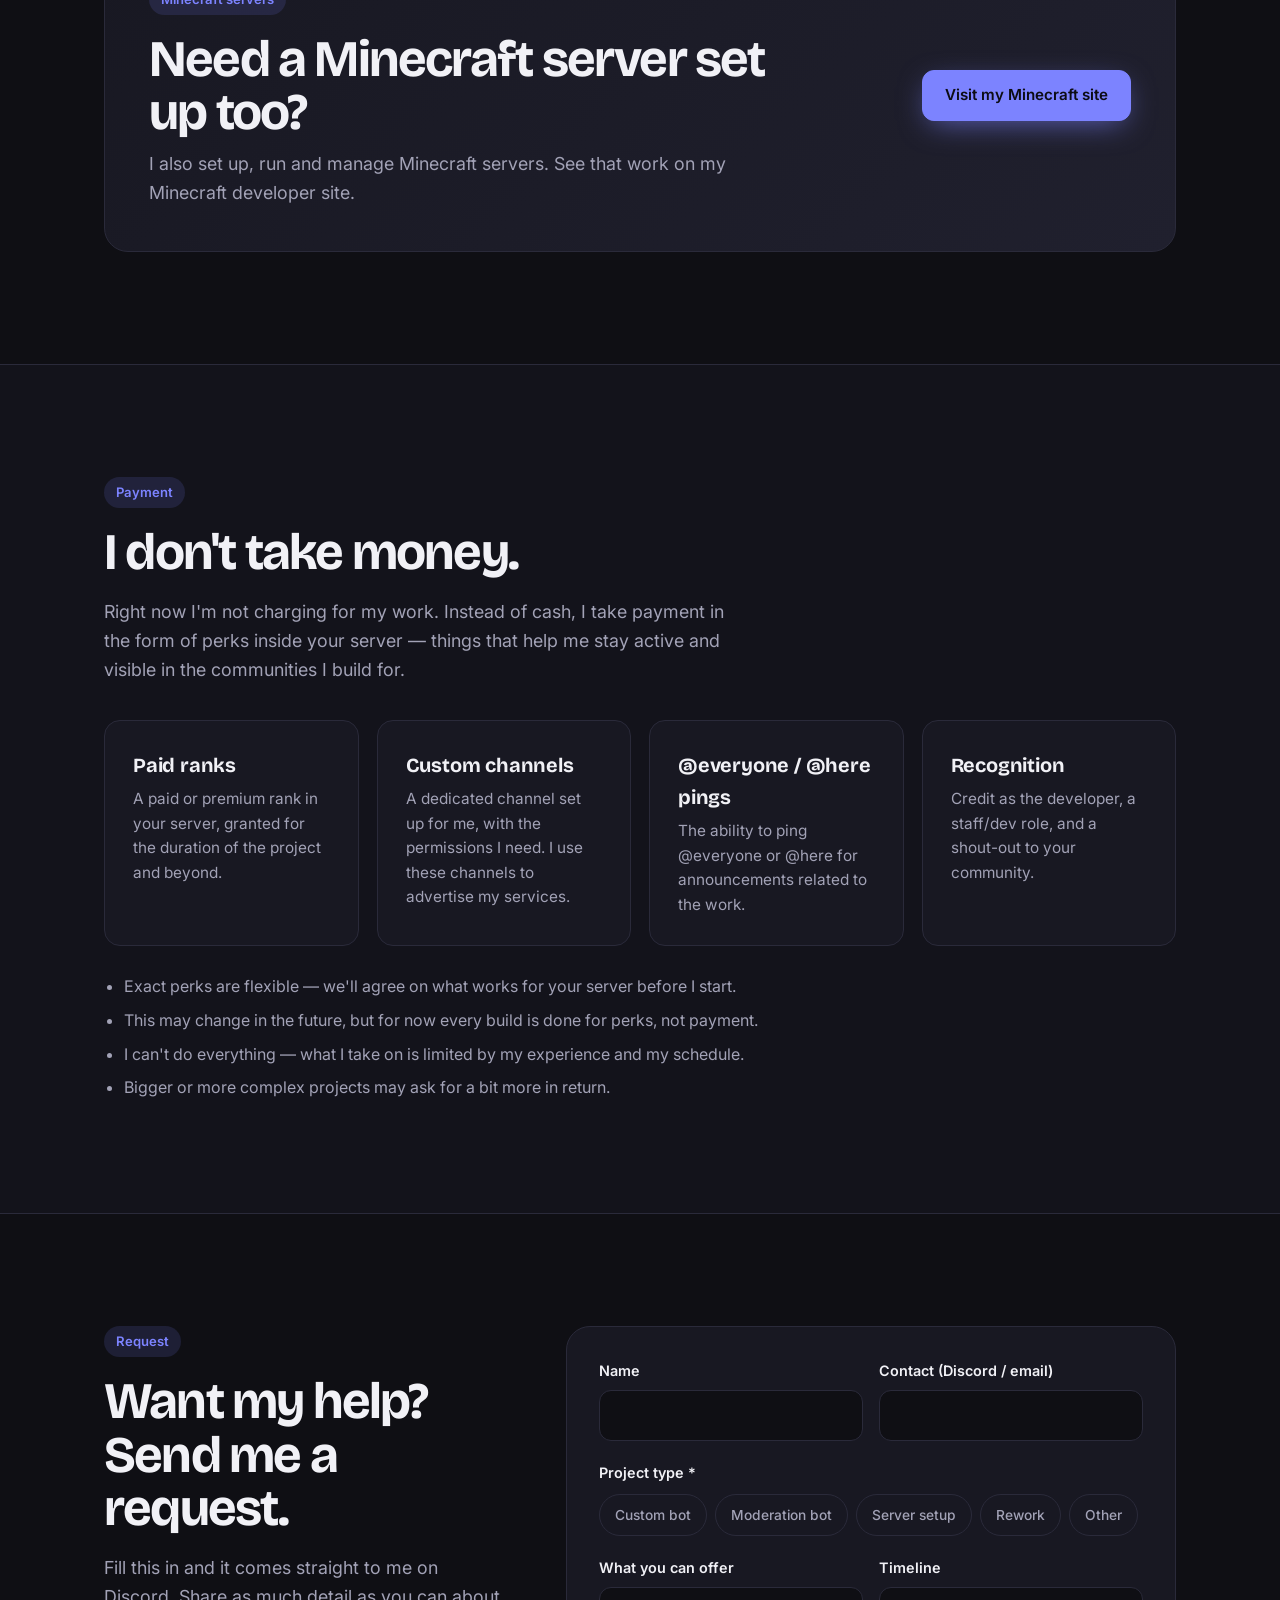
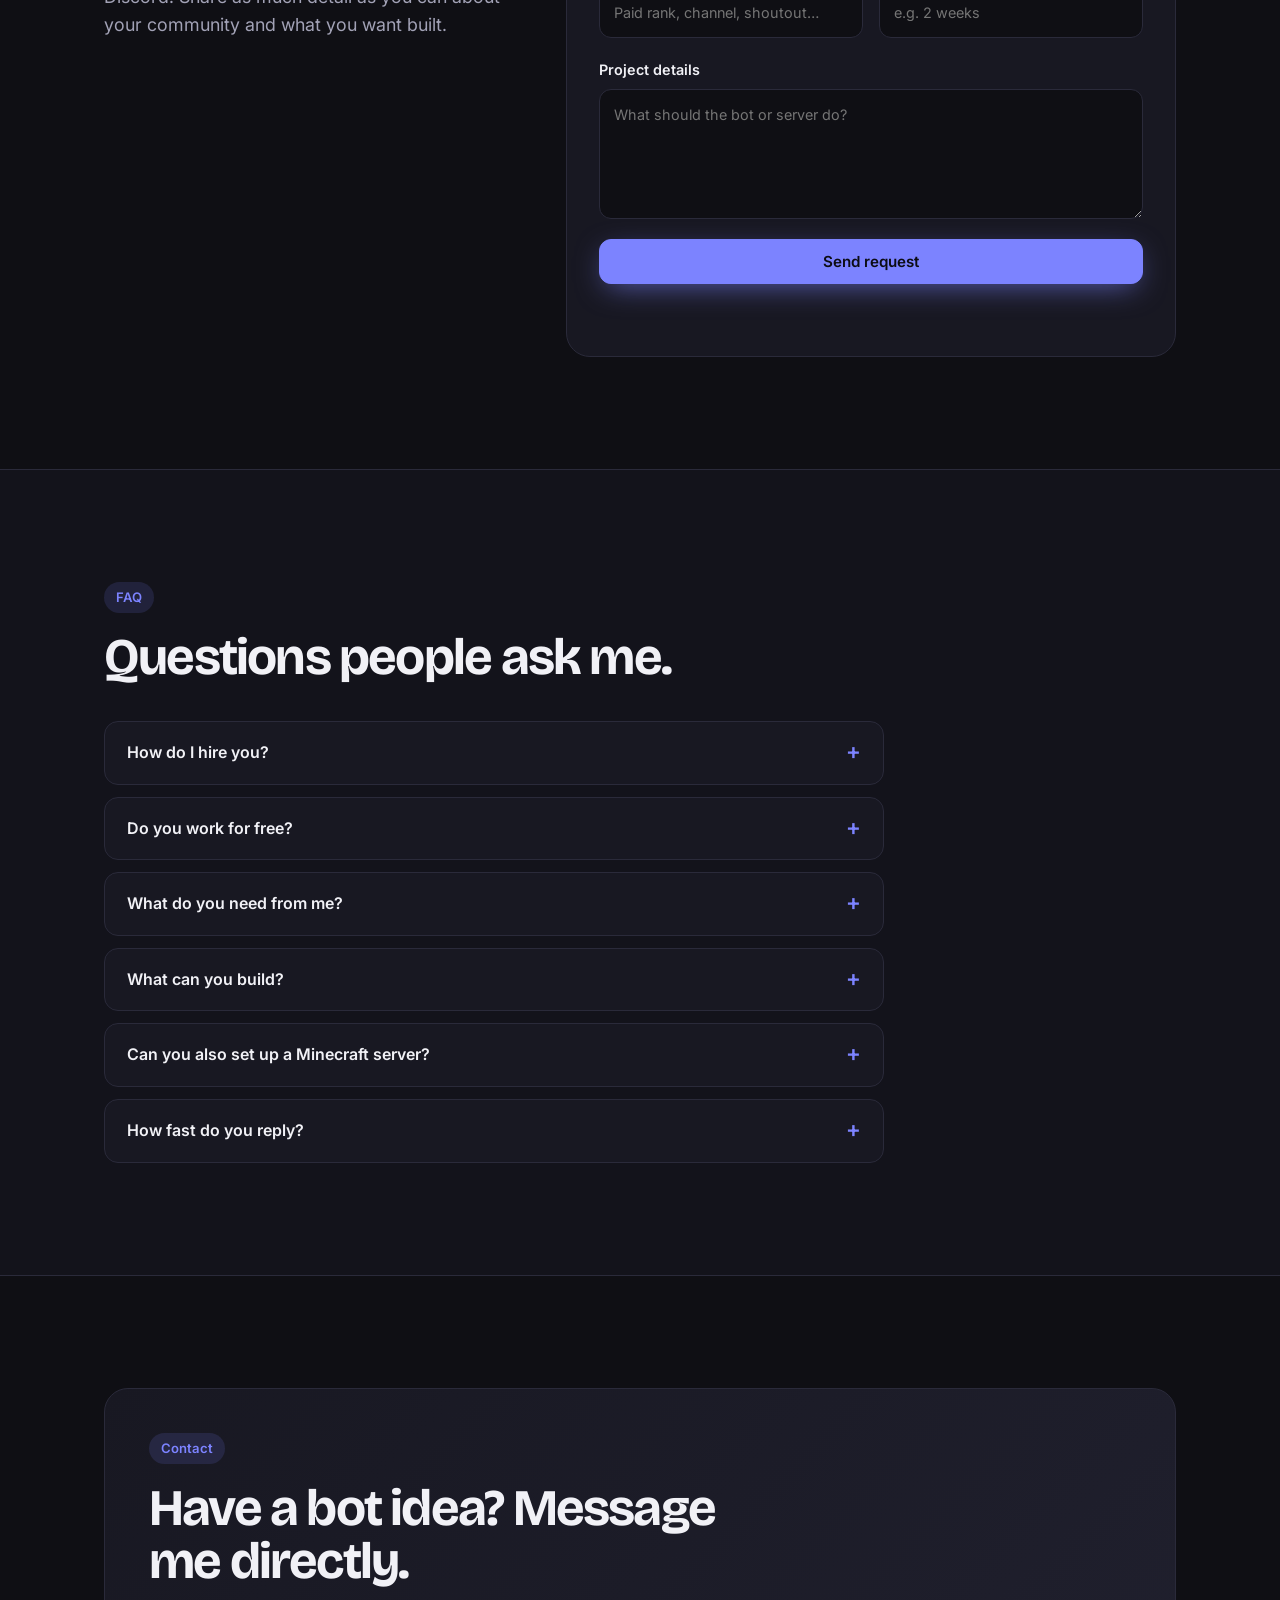
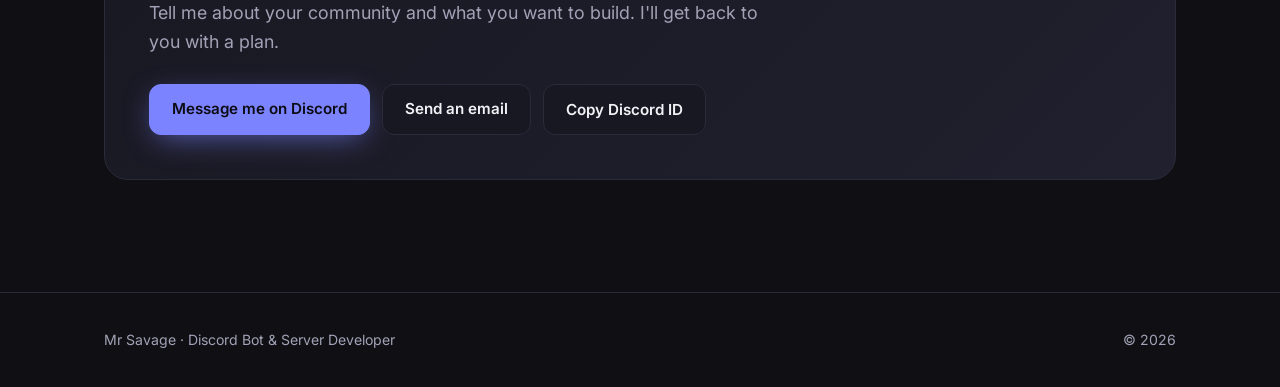
==== commit eb6be6e3: "n" ====
--- a/index.html
+++ b/index.html
@@ -9,35 +9,67 @@
 <meta property="og:type" content="website">
 <meta name="theme-color" content="#0f0f14">
 <title>Mr Savage | Discord Bot &amp; Server Developer</title>
+<link rel="preconnect" href="https://fonts.googleapis.com">
+<link rel="preconnect" href="https://fonts.gstatic.com" crossorigin>
+<link href="https://fonts.googleapis.com/css2?family=Bricolage+Grotesque:opsz,wght@12..96,500..800&family=Inter:wght@400;500;600&display=swap" rel="stylesheet">
 <link rel="stylesheet" href="style.css">
 </head>
 <body>
+<div class="progress" id="progress"></div>
+<div class="toast" id="toast" role="status"></div>
+
 <header class="nav"><div class="container">
-  <a class="logo" href="#">Mr Savage</a>
-  <nav aria-label="Main"><ul>
-    <li><a href="#about">About</a></li>
-    <li><a href="#skills">Skills</a></li>
-    <li><a href="#work">Work</a></li>
-    <li><a href="#pay">Payment</a></li>
-    <li><a href="#request">Request</a></li>
-    <li><a href="#faq">FAQ</a></li>
-    <li><a href="#contact">Contact</a></li>
-  </ul></nav>
-  <a class="btn primary" href="#contact">Get in touch</a>
+  <a class="logo" href="#top"><i></i>Mr Savage</a>
+  <nav aria-label="Main">
+    <ul id="menu">
+      <li><a href="#about">About</a></li>
+      <li><a href="#skills">Skills</a></li>
+      <li><a href="#work">Work</a></li>
+      <li><a href="#pay">Payment</a></li>
+      <li><a href="#request">Request</a></li>
+      <li><a href="#faq">FAQ</a></li>
+      <li><a href="#contact">Contact</a></li>
+    </ul>
+  </nav>
+  <div class="nav-right">
+    <a class="btn primary" href="#request">Hire me</a>
+    <button class="menu-btn" id="menu-btn" aria-label="Open menu" aria-expanded="false" aria-controls="menu">
+      <svg width="20" height="20" viewBox="0 0 24 24" fill="none" stroke="currentColor" stroke-width="2" stroke-linecap="round"><path d="M4 7h16M4 12h16M4 17h16"/></svg>
+    </button>
+  </div>
 </div></header>
 
-<main>
-<section class="hero"><div class="container">
-  <div class="stats"><div><strong>3</strong>years as a bot developer</div></div>
-  <h1>Discord Bot &amp; Server Developer</h1>
-  <p class="lead">I build custom Discord bots, automation systems and fully structured servers for communities, creators and teams.</p>
-  <div class="actions"><a class="btn primary" href="#work">See my work</a><a class="btn" href="#request">Work with me</a></div>
-</div></section>
-
-<section id="about"><div class="container">
-  <p class="label">About</p>
-  <h2>Hi, I'm Mr Savage. I build bots and servers around your community.</h2>
-  <p class="lead">I create custom Discord bots and server systems tailored to each community. From moderation and ticket systems to leveling, economies, reaction roles, giveaways and full slash-command frameworks, I build tooling that fits the server it is made for.</p>
+<main id="top">
+<section class="hero" id="hero"><div class="container">
+  <div class="hero-copy">
+    <div class="stat"><b>3 years</b> building Discord bots</div>
+    <h1>Discord Bot &amp; Server Developer</h1>
+    <p class="lead">I build custom Discord bots, automation systems and fully structured servers for communities, creators and teams.</p>
+    <div class="actions"><a class="btn primary" href="#work">See my work</a><a class="btn" href="#request">Start a project</a></div>
+  </div>
+  <div class="demo-wrap">
+    <div class="discord" role="region" aria-label="Interactive demo of a Discord bot">
+      <div class="d-head"><span class="hash">#</span> bot-demo <small>Live demo</small></div>
+      <div class="d-body" id="chat" role="log" aria-live="polite" aria-label="Demo chat"></div>
+      <div class="d-input" aria-hidden="true"><span class="ph" id="typed">Try a command below…</span><span class="caret"></span></div>
+      <div class="d-chips" id="chips" role="group" aria-label="Try a bot command">
+        <button class="chip" data-cmd="ticket">/ticket</button>
+        <button class="chip" data-cmd="ban">/ban</button>
+        <button class="chip" data-cmd="rank">/rank</button>
+        <button class="chip" data-cmd="giveaway">/giveaway</button>
+        <button class="chip" data-cmd="verify">/verify</button>
+      </div>
+    </div>
+    <p class="demo-hint">Tap a command to see the kind of bot I build.</p>
+  </div>
+</div></section>
+
+<section id="about" class="band"><div class="container about-grid">
+  <div>
+    <span class="label">About</span>
+    <h2>Hi, I'm Mr Savage. I build around your community.</h2>
+    <p class="lead">I create custom Discord bots and server systems tailored to each community. From moderation and ticket systems to leveling, economies, reaction roles, giveaways and full slash-command frameworks, I build tooling that fits the server it is made for.</p>
+  </div>
   <div class="traits">
     <div class="trait"><b>Love building for communities</b><span>Passion</span></div>
     <div class="trait"><b>Committed and very active</b><span>Reliability</span></div>
@@ -47,42 +79,53 @@
 </div></section>
 
 <section id="skills"><div class="container">
-  <p class="label">What I do</p>
+  <span class="label">What I do</span>
   <h2>Everything your server needs to run itself.</h2>
   <div class="grid">
-    <div class="card"><h3>Custom Bots</h3><p>Bespoke Discord bots built with discord.js and slash commands, designed around your community.</p></div>
-    <div class="card"><h3>Automation &amp; Moderation</h3><p>Auto-moderation, tickets, logging, verification and anti-raid systems that run themselves.</p></div>
-    <div class="card"><h3>Engagement Systems</h3><p>Leveling, economies, giveaways, reaction roles and events that keep members coming back.</p></div>
-    <div class="card"><h3>Server Setup</h3><p>Full server structure: channels, roles, permissions and onboarding flows, built from scratch.</p></div>
-  </div>
-</div></section>
-
-<section id="work"><div class="container">
-  <p class="label">Work</p>
+    <div class="spot"><div class="icon"><svg viewBox="0 0 24 24" fill="none" stroke="currentColor" stroke-width="1.8" stroke-linecap="round" stroke-linejoin="round"><rect x="4" y="8" width="16" height="11" rx="3"/><path d="M12 8V4M9 13v1M15 13v1"/></svg></div><h3>Custom Bots</h3><p>Bespoke Discord bots built with discord.js and slash commands, designed around your community.</p></div>
+    <div class="spot"><div class="icon"><svg viewBox="0 0 24 24" fill="none" stroke="currentColor" stroke-width="1.8" stroke-linecap="round" stroke-linejoin="round"><path d="M12 3l8 3v6c0 5-3.5 8-8 9-4.5-1-8-4-8-9V6z"/><path d="M9 12l2 2 4-4"/></svg></div><h3>Automation &amp; Moderation</h3><p>Auto-moderation, tickets, logging, verification and anti-raid systems that run themselves.</p></div>
+    <div class="spot"><div class="icon"><svg viewBox="0 0 24 24" fill="none" stroke="currentColor" stroke-width="1.8" stroke-linecap="round" stroke-linejoin="round"><path d="M12 3l2.5 5.5L20 9l-4 4 1 6-5-3-5 3 1-6-4-4 5.5-.5z"/></svg></div><h3>Engagement Systems</h3><p>Leveling, economies, giveaways, reaction roles and events that keep members coming back.</p></div>
+    <div class="spot"><div class="icon"><svg viewBox="0 0 24 24" fill="none" stroke="currentColor" stroke-width="1.8" stroke-linecap="round" stroke-linejoin="round"><rect x="3" y="4" width="18" height="16" rx="3"/><path d="M9 4v16M13 9h4M13 13h4"/></svg></div><h3>Server Setup</h3><p>Full server structure: channels, roles, permissions and onboarding flows, built from scratch.</p></div>
+  </div>
+</div></section>
+
+<section id="work" class="band"><div class="container">
+  <span class="label">Work</span>
   <h2>Bots I have built and shipped.</h2>
-  <div class="projects">
-    <article class="project"><h3>Dragon SMP</h3><p class="sub">Community management bot</p><p>A modular management bot with tickets, moderation and general maintenance commands, serving members.</p><div class="tags"><span class="tag">Moderation</span><span class="tag">Slash commands</span><span class="tag">Tickets</span></div></article>
-    <article class="project"><h3>Corvus SMP</h3><p class="sub">Moderation &amp; management bot</p><p>A private bot with moderation, tickets, staff commands and automation built around a Minecraft community.</p><div class="tags"><span class="tag">Slash commands</span><span class="tag">Moderation</span><span class="tag">Staff commands</span></div></article>
-    <article class="project"><h3>Emerald Eye</h3><p class="sub">MC server linking &amp; general commands</p><p>A security-focused bot handling user verification, moderation and advanced tickets for a small fan-made creator server.</p><div class="tags"><span class="tag">Slash commands</span><span class="tag">Moderation</span><span class="tag">MC linking</span><span class="tag">Custom</span></div></article>
+  <div class="filters" role="group" aria-label="Filter projects">
+    <button class="chip" data-filter="all" aria-pressed="true">All</button>
+    <button class="chip" data-filter="moderation" aria-pressed="false">Moderation</button>
+    <button class="chip" data-filter="tickets" aria-pressed="false">Tickets</button>
+    <button class="chip" data-filter="slash" aria-pressed="false">Slash commands</button>
+    <button class="chip" data-filter="mc" aria-pressed="false">MC linking</button>
+  </div>
+  <div class="projects" id="projects">
+    <article class="spot project" data-tags="moderation tickets slash"><div class="tile" style="background:linear-gradient(135deg,#7c83ff,#b19cff)">D</div><h3>Dragon SMP</h3><p class="sub">Community management bot</p><p>A modular management bot with tickets, moderation and general maintenance commands, serving members.</p><div class="tags"><span class="tag">Moderation</span><span class="tag">Slash commands</span><span class="tag">Tickets</span></div></article>
+    <article class="spot project" data-tags="moderation tickets slash"><div class="tile" style="background:linear-gradient(135deg,#ff8aa0,#ffb36b)">C</div><h3>Corvus SMP</h3><p class="sub">Moderation &amp; management bot</p><p>A private bot with moderation, tickets, staff commands and automation built around a Minecraft community.</p><div class="tags"><span class="tag">Slash commands</span><span class="tag">Moderation</span><span class="tag">Staff commands</span></div></article>
+    <article class="spot project" data-tags="moderation tickets slash mc"><div class="tile" style="background:linear-gradient(135deg,#3ddc97,#7ce8d5)">E</div><h3>Emerald Eye</h3><p class="sub">MC server linking &amp; general commands</p><p>A security-focused bot handling user verification, moderation and advanced tickets for a small fan-made creator server.</p><div class="tags"><span class="tag">Slash commands</span><span class="tag">Moderation</span><span class="tag">MC linking</span><span class="tag">Custom</span></div></article>
   </div>
 </div></section>
 
 <section id="minecraft"><div class="container">
-  <p class="label">Minecraft servers</p>
-  <h2>Need a Minecraft server set up too?</h2>
-  <p class="lead">I also set up, run and manage Minecraft servers. See that work on my Minecraft developer site.</p>
-  <a class="btn" href="https://minecraftdeveloper.vercel.app/" target="_blank" rel="noopener">Visit my Minecraft site</a>
-</div></section>
-
-<section id="pay"><div class="container">
-  <p class="label">Payment</p>
+  <div class="cta-card">
+    <div>
+      <span class="label">Minecraft servers</span>
+      <h2>Need a Minecraft server set up too?</h2>
+      <p class="lead">I also set up, run and manage Minecraft servers. See that work on my Minecraft developer site.</p>
+    </div>
+    <a class="btn primary" href="https://minecraftdeveloper.vercel.app/" target="_blank" rel="noopener">Visit my Minecraft site</a>
+  </div>
+</div></section>
+
+<section id="pay" class="band"><div class="container">
+  <span class="label">Payment</span>
   <h2>I don't take money.</h2>
   <p class="lead">Right now I'm not charging for my work. Instead of cash, I take payment in the form of perks inside your server — things that help me stay active and visible in the communities I build for.</p>
   <div class="grid">
-    <div class="card"><h3>Paid ranks</h3><p>A paid or premium rank in your server, granted for the duration of the project and beyond.</p></div>
-    <div class="card"><h3>Custom channels</h3><p>A dedicated channel set up for me, with the permissions I need. I use these channels to advertise my services.</p></div>
-    <div class="card"><h3>@everyone / @here pings</h3><p>The ability to ping @everyone or @here for announcements related to the work.</p></div>
-    <div class="card"><h3>Recognition</h3><p>Credit as the developer, a staff/dev role, and a shout-out to your community.</p></div>
+    <div class="spot"><h3>Paid ranks</h3><p>A paid or premium rank in your server, granted for the duration of the project and beyond.</p></div>
+    <div class="spot"><h3>Custom channels</h3><p>A dedicated channel set up for me, with the permissions I need. I use these channels to advertise my services.</p></div>
+    <div class="spot"><h3>@everyone / @here pings</h3><p>The ability to ping @everyone or @here for announcements related to the work.</p></div>
+    <div class="spot"><h3>Recognition</h3><p>Credit as the developer, a staff/dev role, and a shout-out to your community.</p></div>
   </div>
   <ul class="notes">
     <li>Exact perks are flexible — we'll agree on what works for your server before I start.</li>
@@ -92,33 +135,40 @@
   </ul>
 </div></section>
 
-<section id="request"><div class="container">
-  <p class="label">Request</p>
-  <h2>Want my help? Send me a request.</h2>
-  <p class="lead">Fill this in and it comes straight to me on Discord. Share as much detail as you can about your community and what you want built.</p>
+<section id="request"><div class="container request-grid">
+  <div>
+    <span class="label">Request</span>
+    <h2>Want my help? Send me a request.</h2>
+    <p class="lead">Fill this in and it comes straight to me on Discord. Share as much detail as you can about your community and what you want built.</p>
+  </div>
   <form id="hire-form" action="/api/hire" method="POST">
     <input class="hp" type="text" name="website" tabindex="-1" autocomplete="off" aria-hidden="true">
-    <label>Name<input type="text" name="name" autocomplete="name"></label>
-    <label>Contact (Discord / email)<input type="text" name="contact"></label>
-    <label>Project type *
-      <select name="project_type" required>
-        <option value="" disabled selected>Select</option>
-        <option>Custom Discord bot</option>
-        <option>Moderation / management bot</option>
-        <option>Server setup &amp; configuration</option>
-        <option>Bot rework / maintenance</option>
-        <option>Other</option>
-      </select></label>
-    <label>What you can offer<input type="text" name="payment" placeholder="e.g. paid rank, custom channel, shoutout"></label>
-    <label>Timeline<input type="text" name="timeline"></label>
-    <label>Project details<textarea name="details"></textarea></label>
-    <button class="btn primary" type="submit">Send request</button>
+    <div class="two">
+      <label>Name<input type="text" name="name" autocomplete="name"></label>
+      <label>Contact (Discord / email)<input type="text" name="contact"></label>
+    </div>
+    <fieldset style="border:0;padding:0;min-width:0">
+      <legend class="field-title" style="margin-bottom:10px">Project type *</legend>
+      <div class="types">
+        <label><input type="radio" name="project_type" value="Custom Discord bot" required><span>Custom bot</span></label>
+        <label><input type="radio" name="project_type" value="Moderation / management bot"><span>Moderation bot</span></label>
+        <label><input type="radio" name="project_type" value="Server setup & configuration"><span>Server setup</span></label>
+        <label><input type="radio" name="project_type" value="Bot rework / maintenance"><span>Rework</span></label>
+        <label><input type="radio" name="project_type" value="Other"><span>Other</span></label>
+      </div>
+    </fieldset>
+    <div class="two">
+      <label>What you can offer<input type="text" name="payment" placeholder="Paid rank, channel, shoutout…"></label>
+      <label>Timeline<input type="text" name="timeline" placeholder="e.g. 2 weeks"></label>
+    </div>
+    <label>Project details<textarea name="details" placeholder="What should the bot or server do?"></textarea></label>
+    <button class="btn primary" type="submit" style="justify-content:center">Send request</button>
     <p id="form-status" role="status"></p>
   </form>
 </div></section>
 
-<section id="faq"><div class="container">
-  <p class="label">FAQ</p>
+<section id="faq" class="band"><div class="container">
+  <span class="label">FAQ</span>
   <h2>Questions people ask me.</h2>
   <div class="faq">
     <details><summary>How do I hire you?</summary><p>Send a request above or message me on Discord and tell me about your server and what you need. I'll let you know if I can take it on.</p></details>
@@ -131,13 +181,17 @@
 </div></section>
 
 <section id="contact"><div class="container">
-  <p class="label">Contact</p>
-  <h2>Have a bot idea? Message me directly.</h2>
-  <p class="lead">Tell me about your community and what you want to build. I'll get back to you with a plan.</p>
-  <div class="actions">
-    <a class="btn primary" href="https://discord.com/users/1347129235898237010" target="_blank" rel="noopener">Message me on Discord</a>
-    <a class="btn" href="mailto:contact@mr-savage.aleeas.com">Send an email</a>
-    <button class="btn" type="button" data-copy="1347129235898237010">Copy Discord ID</button>
+  <div class="cta-card">
+    <div>
+      <span class="label">Contact</span>
+      <h2>Have a bot idea? Message me directly.</h2>
+      <p class="lead">Tell me about your community and what you want to build. I'll get back to you with a plan.</p>
+    </div>
+    <div class="actions">
+      <a class="btn primary" href="https://discord.com/users/1347129235898237010" target="_blank" rel="noopener">Message me on Discord</a>
+      <a class="btn" href="mailto:contact@mr-savage.aleeas.com">Send an email</a>
+      <button class="btn" type="button" data-copy="1347129235898237010">Copy Discord ID</button>
+    </div>
   </div>
 </div></section>
 </main>
--- a/style.css
+++ b/style.css
@@ -1,74 +1,187 @@
 :root{
-  --bg:#0f0f14; --surface:#16161d; --border:#25252f;
-  --text:#ececf1; --muted:#9a9aab; --accent:#8b7bff;
-  --font:'Inter',system-ui,-apple-system,'Segoe UI',Roboto,sans-serif;
+  --bg:#0f0f14; --bg2:#13131b; --surface:#181822; --surface2:#20202e; --border:#2a2a3a;
+  --text:#f1f1f6; --muted:#a2a2b6; --accent:#7c83ff; --accent-soft:rgba(124,131,255,.14);
+  --ok:#3ddc97; --danger:#ff6b81;
+  --display:'Bricolage Grotesque','Inter',system-ui,sans-serif;
+  --body:'Inter',system-ui,-apple-system,'Segoe UI',Roboto,sans-serif;
+  --radius:16px;
 }
 *{box-sizing:border-box;margin:0;padding:0}
-html{scroll-behavior:smooth;color-scheme:dark;scroll-padding-top:72px}
-body{background:var(--bg);color:var(--text);font-family:var(--font);line-height:1.6;-webkit-font-smoothing:antialiased}
+html{scroll-behavior:smooth;color-scheme:dark;scroll-padding-top:80px}
+body{background:var(--bg);color:var(--text);font-family:var(--body);line-height:1.6;-webkit-font-smoothing:antialiased;overflow-x:hidden}
 a{color:inherit;text-decoration:none}
-:focus-visible{outline:2px solid var(--accent);outline-offset:3px}
-.container{max-width:1040px;margin:0 auto;padding:0 24px}
+button{font-family:inherit}
+:focus-visible{outline:2px solid var(--accent);outline-offset:3px;border-radius:6px}
+.container{max-width:1120px;margin:0 auto;padding:0 24px}
+
+/* progress + toast */
+.progress{position:fixed;top:0;left:0;right:0;height:3px;background:var(--accent);transform-origin:0 50%;transform:scaleX(0);z-index:50}
+.toast{position:fixed;left:50%;bottom:28px;transform:translate(-50%,20px);background:var(--surface2);border:1px solid var(--border);padding:10px 18px;border-radius:999px;font-size:.9rem;opacity:0;pointer-events:none;transition:opacity .25s,transform .25s;z-index:60}
+.toast.show{opacity:1;transform:translate(-50%,0)}
 
 /* nav */
-.nav{position:sticky;top:0;z-index:10;background:rgba(15,15,20,.88);backdrop-filter:blur(10px);border-bottom:1px solid var(--border)}
-.nav .container{display:flex;align-items:center;justify-content:space-between;height:64px;gap:16px}
-.logo{font-weight:700;font-size:1.05rem}
-.nav ul{display:flex;gap:24px;list-style:none;color:var(--muted);font-size:.9rem}
-.nav ul a:hover{color:var(--text)}
+.nav{position:sticky;top:0;z-index:40;background:rgba(15,15,20,.8);backdrop-filter:blur(14px);border-bottom:1px solid var(--border)}
+.nav .container{display:flex;align-items:center;justify-content:space-between;height:68px;gap:16px}
+.logo{font-family:var(--display);font-weight:700;font-size:1.2rem;letter-spacing:-.01em;display:flex;align-items:center;gap:10px}
+.logo i{width:10px;height:10px;border-radius:50%;background:var(--ok);box-shadow:0 0 0 4px rgba(61,220,151,.15)}
+.nav ul{display:flex;gap:6px;list-style:none}
+.nav ul a{display:block;padding:8px 12px;border-radius:8px;color:var(--muted);font-size:.9rem;transition:color .2s,background .2s}
+.nav ul a:hover{color:var(--text);background:var(--surface)}
+.nav ul a[aria-current="true"]{color:var(--text);background:var(--accent-soft)}
+.menu-btn{display:none;background:var(--surface);border:1px solid var(--border);color:var(--text);width:42px;height:42px;border-radius:10px;cursor:pointer}
+.nav-right{display:flex;gap:10px;align-items:center}
 
 /* buttons */
-.btn{display:inline-block;padding:11px 20px;border-radius:8px;font-weight:600;font-size:.92rem;border:1px solid var(--border);background:transparent;color:var(--text);cursor:pointer;font-family:inherit;transition:border-color .2s,background .2s}
-.btn:hover{border-color:var(--accent)}
-.btn.primary{background:var(--accent);border-color:var(--accent);color:#0f0f14}
-.btn.primary:hover{background:#a094ff}
-.btn:disabled{opacity:.6;cursor:wait}
+.btn{display:inline-flex;align-items:center;gap:8px;padding:12px 22px;border-radius:12px;font-weight:600;font-size:.95rem;border:1px solid var(--border);background:var(--surface);color:var(--text);cursor:pointer;transition:transform .15s,border-color .2s,background .2s,box-shadow .2s}
+.btn:hover{border-color:var(--accent);transform:translateY(-2px)}
+.btn.primary{background:var(--accent);border-color:var(--accent);color:#0c0c14;box-shadow:0 8px 30px -8px rgba(124,131,255,.7)}
+.btn.primary:hover{background:#9298ff;box-shadow:0 12px 36px -8px rgba(124,131,255,.9)}
+.btn:disabled{opacity:.6;cursor:wait;transform:none}
 .actions{display:flex;gap:12px;flex-wrap:wrap}
 
-/* sections */
-section{padding:88px 0;border-bottom:1px solid var(--border)}
-.label{color:var(--accent);font-size:.9rem;font-weight:600;margin-bottom:10px}
-h1{font-size:clamp(2.4rem,6vw,4.2rem);line-height:1.05;font-weight:800;letter-spacing:-.03em;margin-bottom:20px}
-h2{font-size:clamp(1.6rem,3.4vw,2.3rem);line-height:1.15;letter-spacing:-.02em;margin-bottom:16px;max-width:26ch}
-h3{font-size:1.08rem;margin-bottom:6px}
-.sub{color:var(--muted);font-size:.92rem;margin-bottom:8px}
-.lead{color:var(--muted);font-size:1.08rem;max-width:60ch;margin-bottom:28px}
-.hero{padding:112px 0 88px}
-.stats{display:flex;gap:36px;margin-bottom:28px;flex-wrap:wrap}
-.stats div{color:var(--muted);font-size:.9rem}
-.stats strong{display:block;color:var(--text);font-size:1.5rem}
+/* type */
+section{padding:112px 0;position:relative}
+.label{display:inline-block;color:var(--accent);background:var(--accent-soft);padding:5px 12px;border-radius:999px;font-size:.82rem;font-weight:600;margin-bottom:18px}
+h1{font-family:var(--display);font-size:clamp(2.8rem,6.6vw,5.2rem);line-height:1;font-weight:800;letter-spacing:-.04em;margin-bottom:22px}
+h2{font-family:var(--display);font-size:clamp(2rem,4.4vw,3.2rem);line-height:1.05;letter-spacing:-.035em;font-weight:700;margin-bottom:18px;max-width:20ch}
+h3{font-family:var(--display);font-size:1.25rem;letter-spacing:-.01em;margin-bottom:6px}
+.lead{color:var(--muted);font-size:1.12rem;max-width:58ch;margin-bottom:32px}
+.sub{color:var(--muted);font-size:.9rem;margin-bottom:10px}
 
-/* about traits */
-.traits{display:grid;gap:16px;grid-template-columns:repeat(auto-fit,minmax(200px,1fr));margin-top:32px}
-.trait{border-left:2px solid var(--accent);padding-left:14px}
-.trait b{display:block}
-.trait span{color:var(--muted);font-size:.88rem}
+/* hero */
+.hero{padding:88px 0 112px;overflow:hidden}
+.hero::before{content:"";position:absolute;inset:0;background:
+  radial-gradient(600px 400px at 85% 25%,rgba(124,131,255,.22),transparent 70%),
+  linear-gradient(var(--border) 1px,transparent 1px) 0 0/56px 56px,
+  linear-gradient(90deg,var(--border) 1px,transparent 1px) 0 0/56px 56px;
+  -webkit-mask-image:radial-gradient(ellipse at 60% 30%,#000 10%,transparent 70%);mask-image:radial-gradient(ellipse at 60% 30%,#000 10%,transparent 70%);opacity:.55;pointer-events:none}
+.hero .container{position:relative;display:grid;grid-template-columns:1.05fr .95fr;gap:56px;align-items:center}
+.stat{display:inline-flex;gap:10px;align-items:center;background:var(--surface);border:1px solid var(--border);padding:7px 14px;border-radius:999px;font-size:.88rem;color:var(--muted);margin-bottom:26px}
+.stat b{color:var(--text)}
+.hero-copy>*{animation:rise .7s cubic-bezier(.2,.7,.2,1) both}
+.hero-copy>*:nth-child(2){animation-delay:.08s}.hero-copy>*:nth-child(3){animation-delay:.16s}.hero-copy>*:nth-child(4){animation-delay:.24s}
+.demo-wrap{animation:rise .8s .3s cubic-bezier(.2,.7,.2,1) both}
+@keyframes rise{from{opacity:0;transform:translateY(22px)}to{opacity:1;transform:none}}
 
-/* cards */
-.grid{display:grid;gap:16px;grid-template-columns:repeat(auto-fit,minmax(230px,1fr));margin-top:32px}
-.card,.project{background:var(--surface);border:1px solid var(--border);border-radius:12px;padding:24px}
-.card p,.project p{color:var(--muted);font-size:.95rem}
-.projects{display:grid;gap:16px;margin-top:32px}
-.tags{display:flex;gap:8px;flex-wrap:wrap;margin-top:14px}
-.tag{font-size:.78rem;padding:4px 10px;border:1px solid var(--border);border-radius:999px;color:var(--muted)}
+/* fake discord */
+.discord{background:#1a1a24;border:1px solid var(--border);border-radius:var(--radius);overflow:hidden;box-shadow:0 40px 80px -30px rgba(0,0,0,.8),0 0 0 1px rgba(124,131,255,.08)}
+.d-head{display:flex;align-items:center;gap:8px;padding:14px 18px;border-bottom:1px solid var(--border);font-weight:600;font-size:.95rem}
+.d-head .hash{color:var(--muted);font-size:1.2rem}
+.d-head small{margin-left:auto;color:var(--muted);font-weight:500;font-size:.78rem}
+.d-body{height:360px;overflow-y:auto;padding:16px 18px;display:flex;flex-direction:column;gap:16px;scrollbar-width:thin;scrollbar-color:var(--border) transparent}
+.msg{display:flex;gap:12px;animation:pop .3s ease both}
+@keyframes pop{from{opacity:0;transform:translateY(8px)}to{opacity:1;transform:none}}
+.av{flex:none;width:38px;height:38px;border-radius:50%;display:grid;place-items:center;font-weight:700;font-size:.9rem;color:#0c0c14}
+.av.you{background:#f5c26b}.av.bot{background:var(--accent)}
+.who{font-weight:600;font-size:.92rem;display:flex;align-items:center;gap:8px}
+.badge{background:var(--accent);color:#0c0c14;font-size:.65rem;font-weight:700;padding:1px 6px;border-radius:4px}
+.cmd{color:var(--muted);font-size:.92rem;word-break:break-word}
+.cmd em{font-style:normal;color:var(--accent);font-weight:600}
+.embed{margin-top:6px;border-left:4px solid var(--accent);background:var(--surface);border-radius:6px;padding:12px 14px;max-width:360px}
+.embed.danger{border-color:var(--danger)}.embed.ok{border-color:var(--ok)}
+.embed h4{font-size:.95rem;margin-bottom:8px;font-family:var(--display)}
+.fields{display:grid;grid-template-columns:repeat(auto-fit,minmax(100px,1fr));gap:8px 14px;font-size:.82rem}
+.fields span{display:block;color:var(--muted);font-size:.72rem}
+.bar{margin-top:10px;height:8px;border-radius:99px;background:var(--surface2);overflow:hidden}
+.bar i{display:block;height:100%;width:0;background:linear-gradient(90deg,var(--accent),#b19cff);border-radius:99px;transition:width 1s .2s ease}
+.note{margin-top:10px;font-size:.8rem;color:var(--muted)}
+.btnrow{display:flex;gap:8px;margin-top:10px}
+.btnrow span{background:var(--surface2);border:1px solid var(--border);border-radius:6px;padding:4px 12px;font-size:.78rem;font-weight:600}
+.btnrow span:first-child{background:var(--accent);border-color:var(--accent);color:#0c0c14}
+.typing{display:flex;gap:5px;align-items:center;padding:8px 0}
+.typing i{width:7px;height:7px;border-radius:50%;background:var(--muted);animation:blink 1s infinite}
+.typing i:nth-child(2){animation-delay:.15s}.typing i:nth-child(3){animation-delay:.3s}
+@keyframes blink{0%,60%,100%{opacity:.25;transform:none}30%{opacity:1;transform:translateY(-3px)}}
+.d-input{margin:0 16px;padding:12px 14px;background:var(--surface2);border-radius:10px;font-size:.92rem;min-height:44px;display:flex;align-items:center}
+.d-input .ph{color:var(--muted)}
+.caret{width:2px;height:1.1em;background:var(--accent);margin-left:2px;animation:caret 1s steps(1) infinite}
+@keyframes caret{50%{opacity:0}}
+.d-chips{display:flex;flex-wrap:wrap;gap:8px;padding:14px 16px 16px}
+.chip{background:transparent;border:1px solid var(--border);color:var(--muted);padding:7px 13px;border-radius:999px;font-size:.82rem;font-weight:500;cursor:pointer;transition:all .2s}
+.chip:hover:not(:disabled){border-color:var(--accent);color:var(--text);background:var(--accent-soft)}
+.chip:disabled{opacity:.5;cursor:wait}
+.demo-hint{margin-top:12px;color:var(--muted);font-size:.85rem;text-align:center}
 
-/* payment list + faq */
-.notes{margin-top:24px;padding-left:20px;color:var(--muted);display:grid;gap:8px}
-.faq{display:grid;gap:12px;margin-top:32px;max-width:720px}
-details{background:var(--surface);border:1px solid var(--border);border-radius:10px;padding:16px 20px}
-summary{cursor:pointer;font-weight:600}
-details p{color:var(--muted);margin-top:10px}
+/* spotlight cards */
+.spot{position:relative;background:var(--surface);border:1px solid var(--border);border-radius:var(--radius);padding:28px;overflow:hidden;transition:border-color .25s,transform .25s}
+.spot::before{content:"";position:absolute;inset:0;background:radial-gradient(320px circle at var(--mx,50%) var(--my,50%),rgba(124,131,255,.16),transparent 60%);opacity:0;transition:opacity .3s;pointer-events:none}
+.spot:hover{border-color:rgba(124,131,255,.5);transform:translateY(-4px)}
+.spot:hover::before{opacity:1}
+.spot p{color:var(--muted);font-size:.96rem;position:relative}
+.spot h3,.spot .icon{position:relative}
+.icon{width:46px;height:46px;border-radius:12px;background:var(--accent-soft);color:var(--accent);display:grid;place-items:center;margin-bottom:18px}
+.icon svg{width:22px;height:22px}
+.grid{display:grid;gap:18px;grid-template-columns:repeat(auto-fit,minmax(240px,1fr));margin-top:36px}
+
+/* about */
+.about-grid{display:grid;grid-template-columns:1fr 1fr;gap:56px;align-items:start}
+.traits{display:grid;grid-template-columns:1fr 1fr;gap:14px}
+.trait{background:var(--surface);border:1px solid var(--border);border-radius:14px;padding:20px}
+.trait b{display:block;font-family:var(--display);font-size:1.05rem;margin-bottom:4px}
+.trait span{color:var(--muted);font-size:.85rem}
+
+/* work */
+.filters{display:flex;gap:8px;flex-wrap:wrap;margin:6px 0 28px}
+.filters .chip[aria-pressed="true"]{background:var(--accent);border-color:var(--accent);color:#0c0c14;font-weight:600}
+.projects{display:grid;gap:18px;grid-template-columns:repeat(auto-fit,minmax(300px,1fr))}
+.project{display:flex;flex-direction:column;gap:2px}
+.project[hidden]{display:none}
+.project.in{animation:pop .35s ease both}
+.tile{width:54px;height:54px;border-radius:14px;display:grid;place-items:center;font-family:var(--display);font-weight:800;font-size:1.5rem;color:#0c0c14;margin-bottom:20px;position:relative}
+.tags{display:flex;gap:8px;flex-wrap:wrap;margin-top:18px;position:relative}
+.tag{font-size:.76rem;padding:4px 11px;border:1px solid var(--border);border-radius:999px;color:var(--muted)}
+
+/* band for minecraft + contact */
+.band{background:var(--bg2);border-top:1px solid var(--border);border-bottom:1px solid var(--border)}
+.cta-card{display:flex;justify-content:space-between;align-items:center;gap:28px;flex-wrap:wrap;background:linear-gradient(135deg,var(--surface),var(--surface2));border:1px solid var(--border);border-radius:24px;padding:44px}
+.cta-card h2{margin-bottom:10px}
+.cta-card .lead{margin:0}
+
+.notes{margin-top:28px;padding-left:20px;color:var(--muted);display:grid;gap:8px;max-width:70ch}
 
 /* form */
-form{display:grid;gap:18px;margin-top:28px;max-width:560px}
-label{display:grid;gap:6px;font-size:.9rem;font-weight:600}
-input,select,textarea{background:var(--surface);border:1px solid var(--border);color:var(--text);border-radius:8px;padding:12px;font:inherit;font-weight:400}
-textarea{min-height:140px;resize:vertical}
-#form-status{color:var(--muted);font-size:.9rem;min-height:1.4em}
+.request-grid{display:grid;grid-template-columns:.8fr 1.2fr;gap:56px;align-items:start}
+form{display:grid;gap:20px;background:var(--surface);border:1px solid var(--border);border-radius:24px;padding:32px}
+label,.field-title{display:grid;gap:8px;font-size:.9rem;font-weight:600}
+input[type=text],textarea{background:var(--bg);border:1px solid var(--border);color:var(--text);border-radius:12px;padding:13px 14px;font:inherit;font-weight:400;transition:border-color .2s,box-shadow .2s}
+input[type=text]:focus,textarea:focus{outline:none;border-color:var(--accent);box-shadow:0 0 0 4px var(--accent-soft)}
+textarea{min-height:130px;resize:vertical}
+.types{display:flex;flex-wrap:wrap;gap:8px}
+.types label{display:block;font-weight:500}
+.types input{position:absolute;opacity:0;pointer-events:none}
+.types span{display:block;padding:9px 15px;border:1px solid var(--border);border-radius:999px;color:var(--muted);cursor:pointer;transition:all .2s;font-size:.86rem}
+.types span:hover{border-color:var(--accent);color:var(--text)}
+.types input:checked+span{background:var(--accent);border-color:var(--accent);color:#0c0c14;font-weight:600}
+.types input:focus-visible+span{outline:2px solid var(--accent);outline-offset:3px}
+.two{display:grid;grid-template-columns:1fr 1fr;gap:16px}
+#form-status{font-size:.9rem;min-height:1.4em;color:var(--muted)}
+#form-status.ok{color:var(--ok)}#form-status.err{color:var(--danger)}
 .hp{position:absolute;left:-9999px}
 
-footer{padding:36px 0;color:var(--muted);font-size:.88rem}
+/* faq */
+.faq{display:grid;gap:12px;max-width:780px;margin-top:36px}
+details{background:var(--surface);border:1px solid var(--border);border-radius:14px;padding:0 22px;transition:border-color .2s}
+details[open]{border-color:rgba(124,131,255,.5)}
+summary{cursor:pointer;font-weight:600;padding:18px 0;list-style:none;display:flex;justify-content:space-between;gap:16px}
+summary::-webkit-details-marker{display:none}
+summary::after{content:"+";color:var(--accent);font-size:1.4rem;line-height:1;transition:transform .25s}
+details[open] summary::after{transform:rotate(45deg)}
+details p{color:var(--muted);padding-bottom:18px}
+
+footer{padding:36px 0;color:var(--muted);font-size:.88rem;border-top:1px solid var(--border)}
 footer .container{display:flex;justify-content:space-between;flex-wrap:wrap;gap:8px}
 
-@media(max-width:760px){.nav ul{display:none}section{padding:64px 0}.hero{padding:80px 0 64px}}
-@media(prefers-reduced-motion:reduce){*{transition:none!important;scroll-behavior:auto!important}}
+@media(max-width:900px){
+  .hero .container,.about-grid,.request-grid{grid-template-columns:1fr;gap:40px}
+  section{padding:80px 0}.hero{padding:56px 0 80px}
+}
+@media(max-width:820px){
+  .menu-btn{display:grid;place-items:center}
+  .nav ul{position:absolute;top:68px;left:0;right:0;flex-direction:column;background:var(--bg);border-bottom:1px solid var(--border);padding:12px 24px 20px;display:none}
+  .nav ul.open{display:flex}
+  .nav .btn{display:none}
+}
+@media(max-width:560px){.two,.traits{grid-template-columns:1fr}.cta-card{padding:28px}form{padding:22px}}
+@media(prefers-reduced-motion:reduce){
+  *,*::before,*::after{animation:none!important;transition:none!important;scroll-behavior:auto!important}
+}
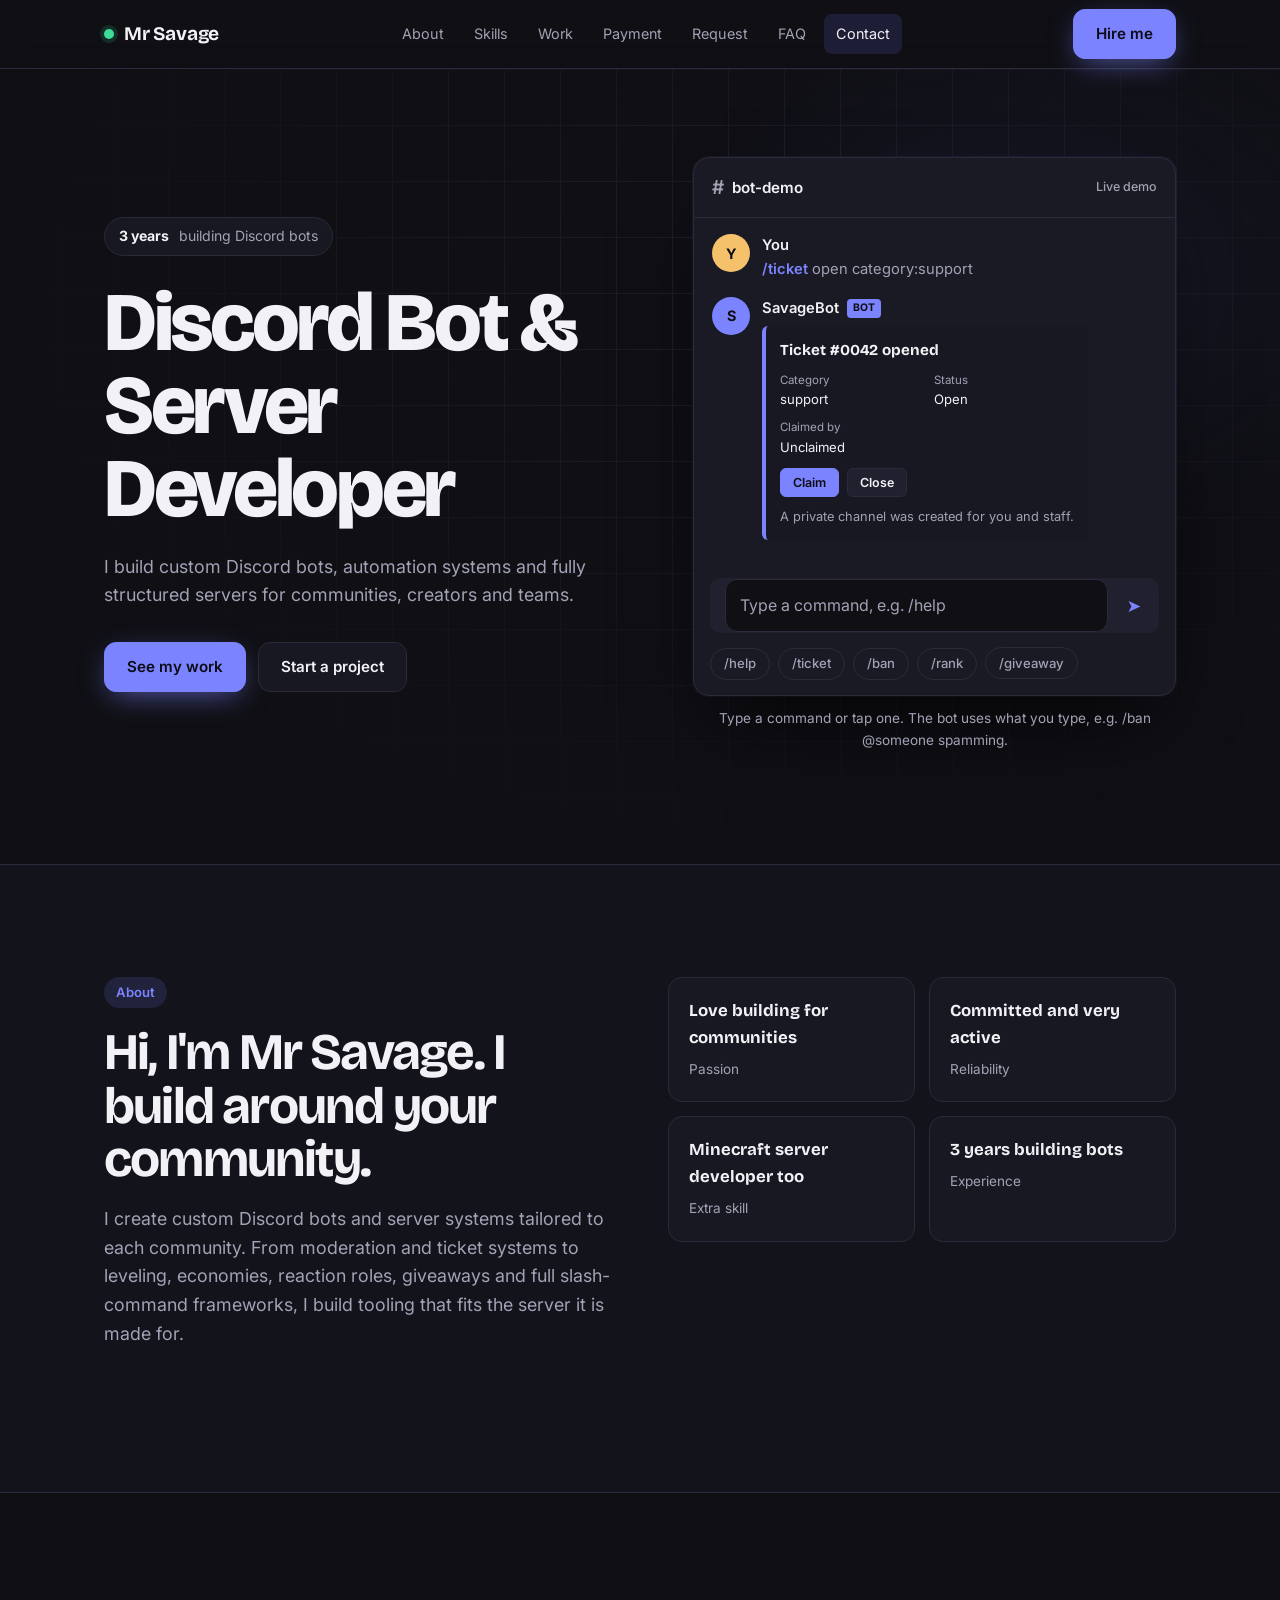
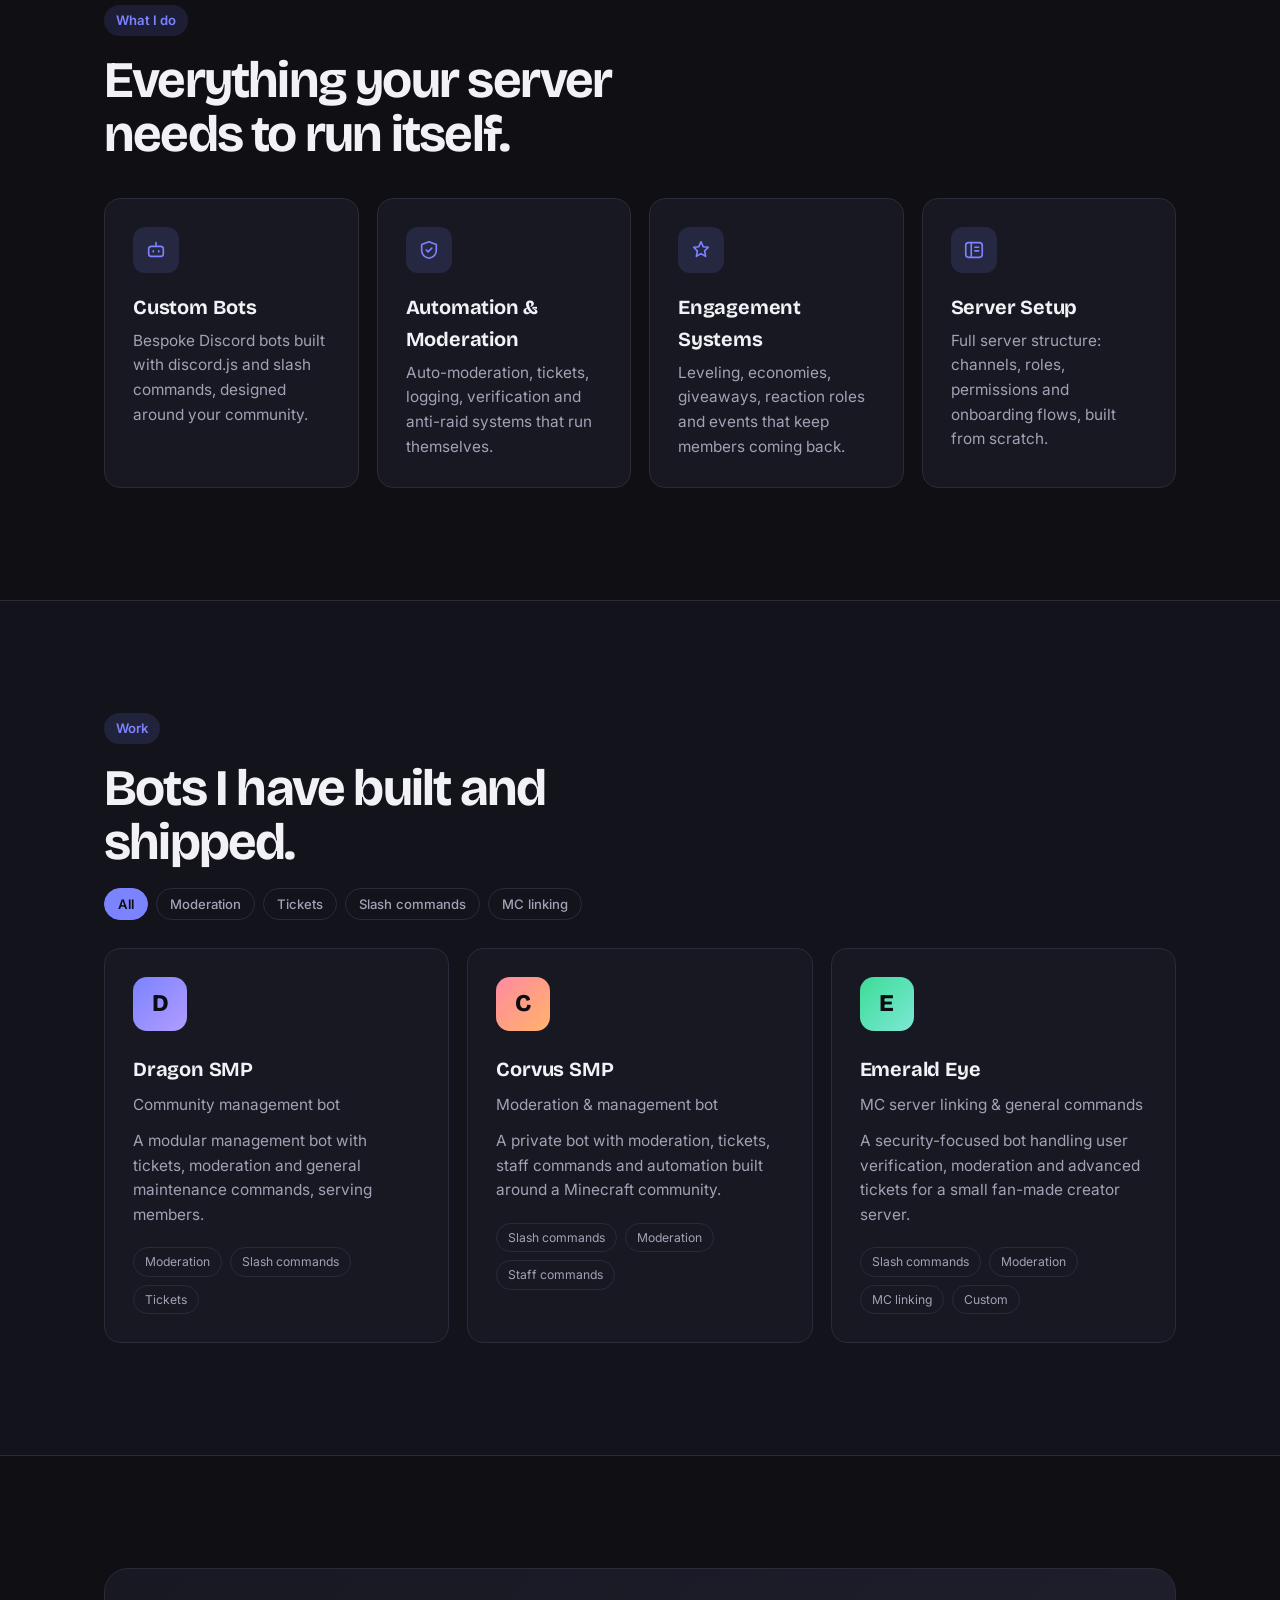
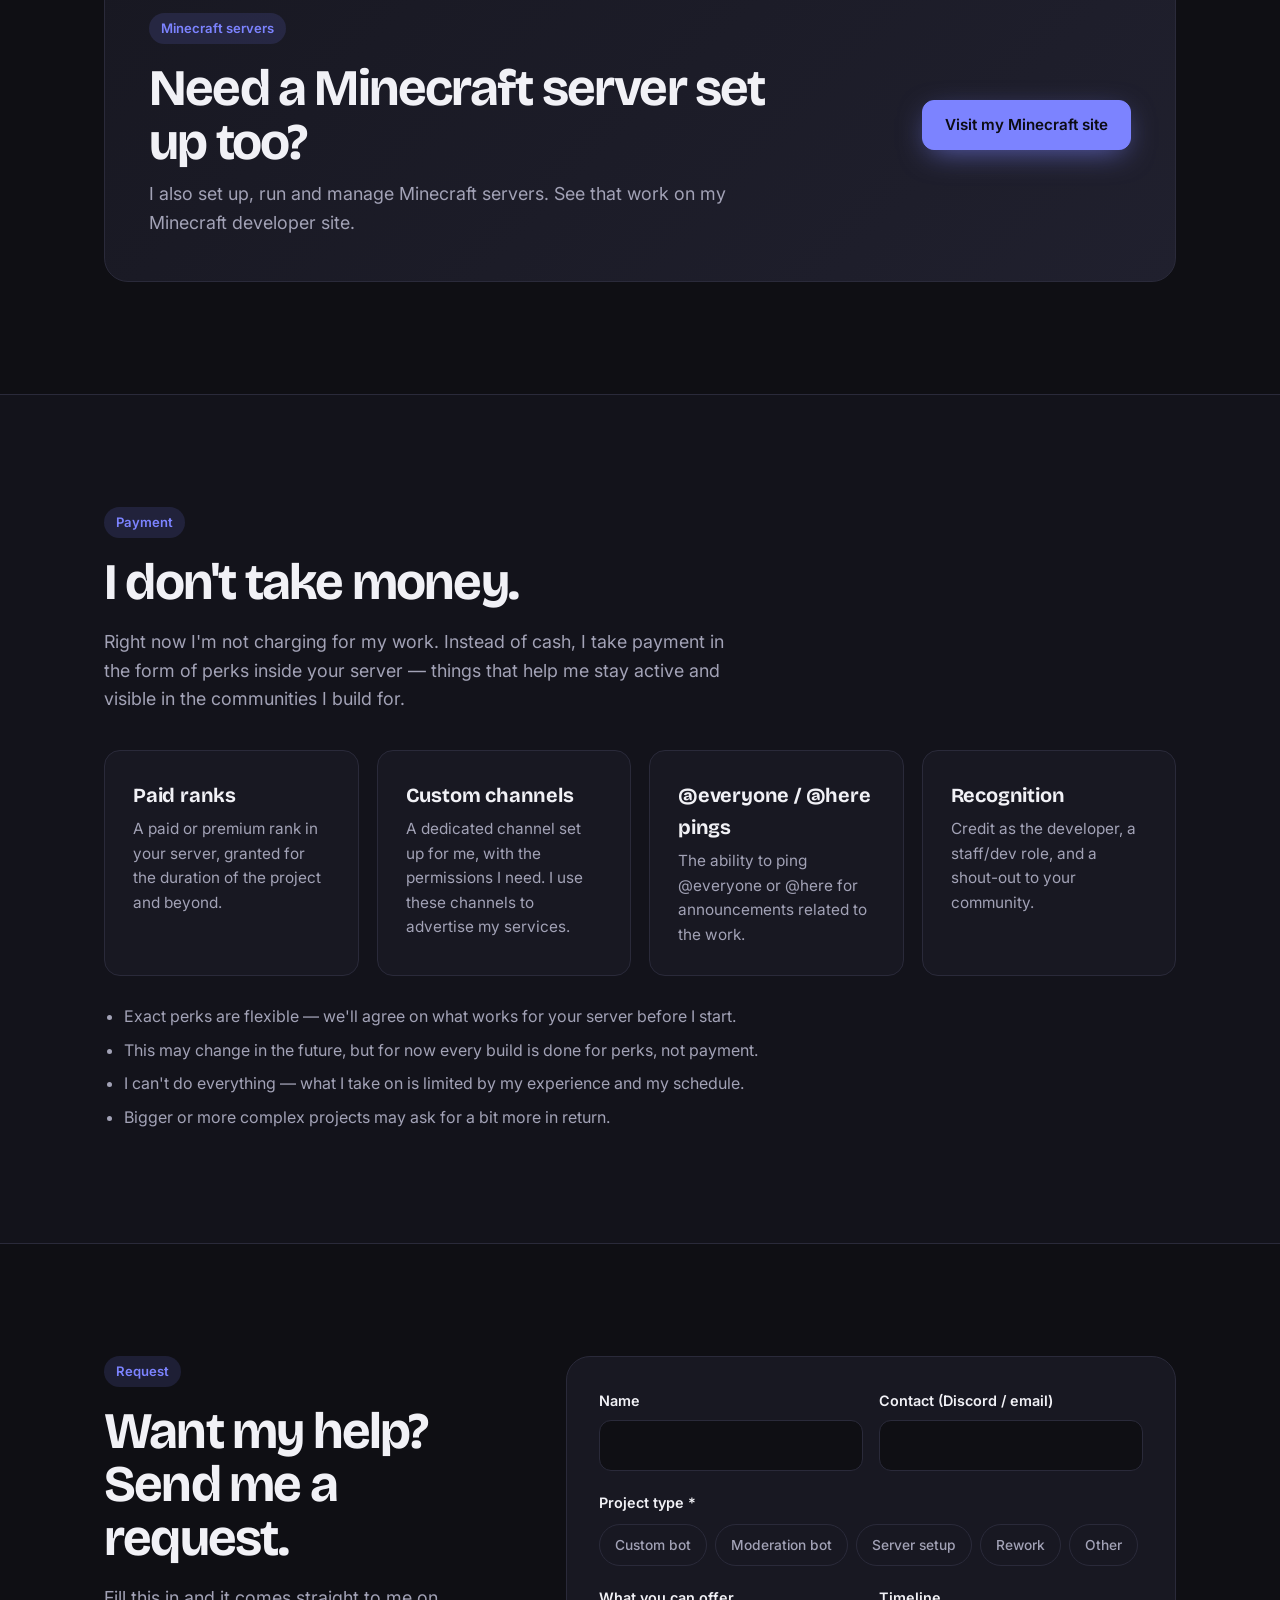
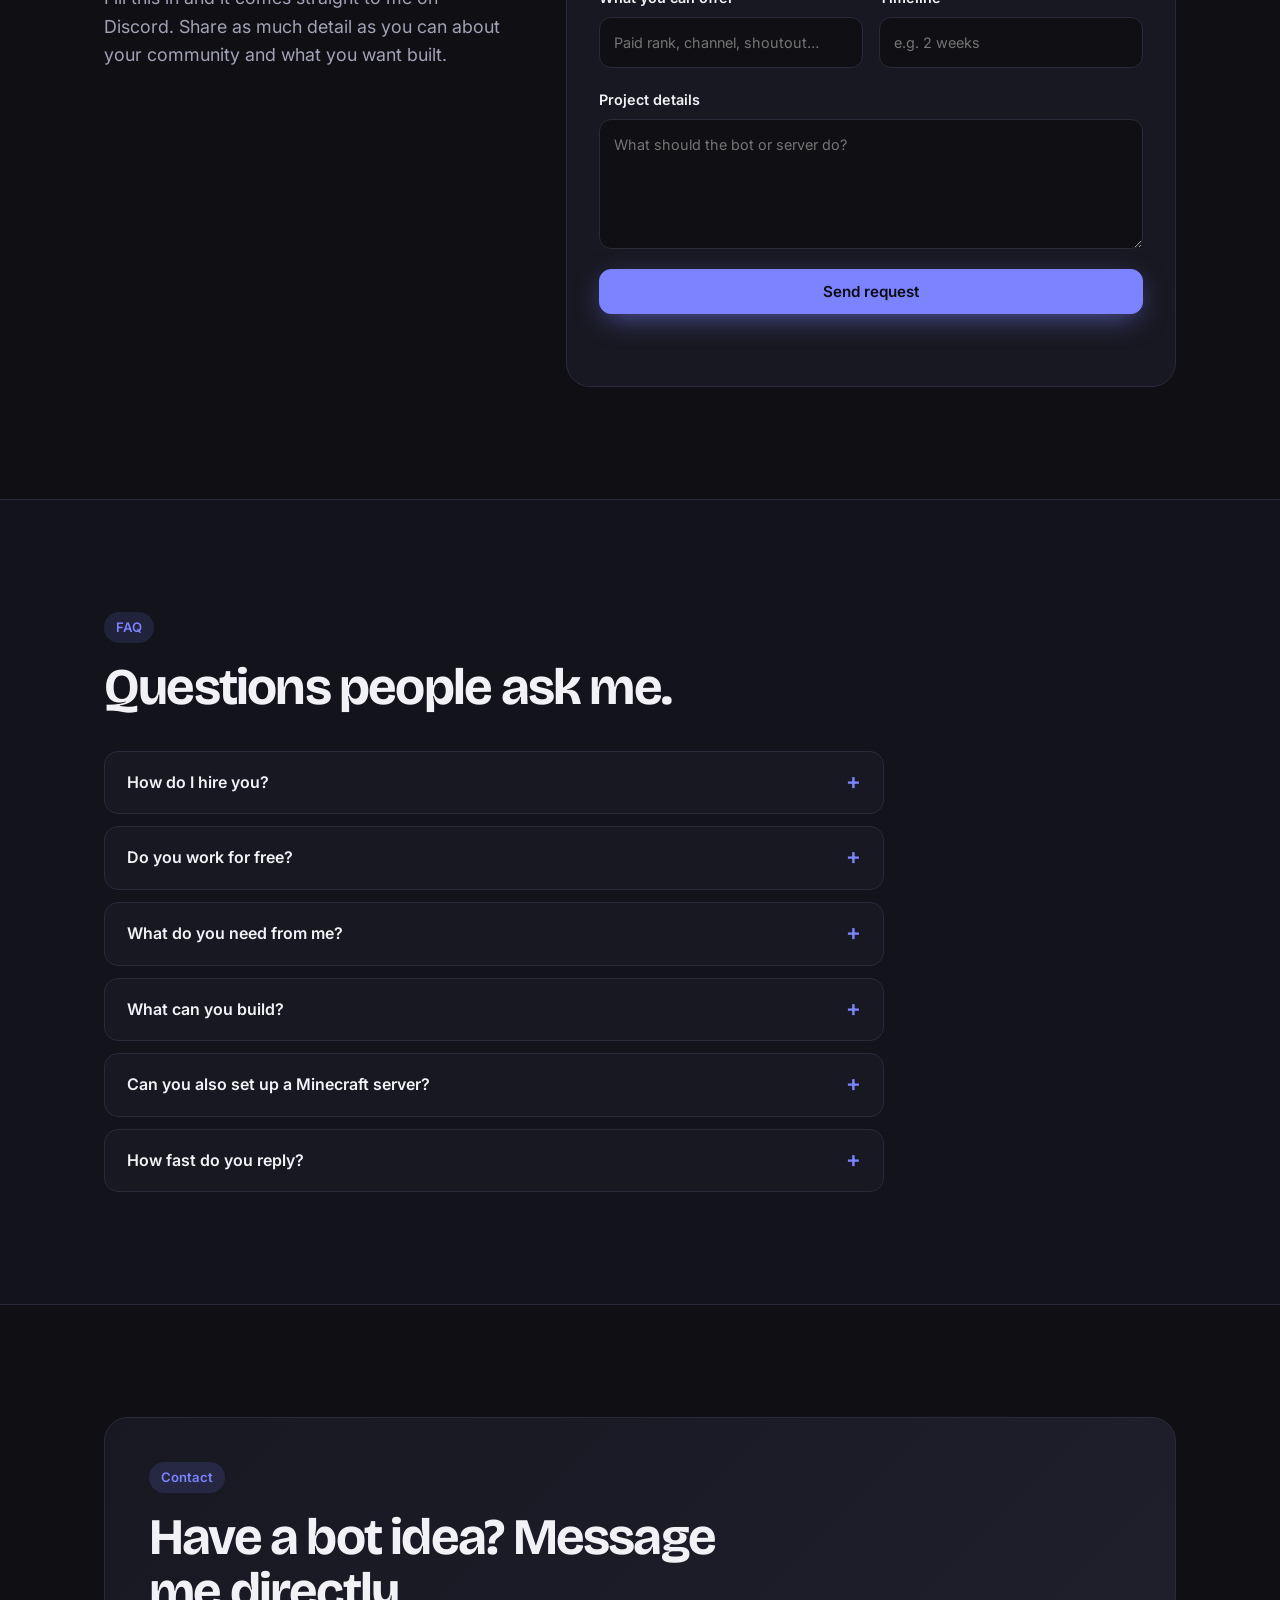
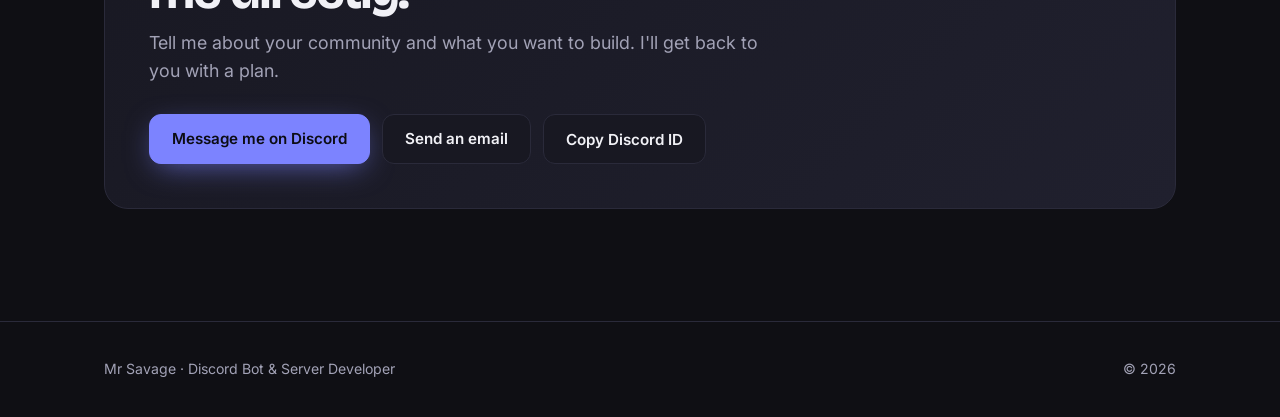
==== commit 61d21a2c: "n" ====
--- a/index.html
+++ b/index.html
@@ -51,16 +51,20 @@
     <div class="discord" role="region" aria-label="Interactive demo of a Discord bot">
       <div class="d-head"><span class="hash">#</span> bot-demo <small>Live demo</small></div>
       <div class="d-body" id="chat" role="log" aria-live="polite" aria-label="Demo chat"></div>
-      <div class="d-input" aria-hidden="true"><span class="ph" id="typed">Try a command below…</span><span class="caret"></span></div>
+      <form class="d-input" id="demo-form" autocomplete="off">
+        <label for="demo-input" class="sr">Type a bot command</label>
+        <input type="text" id="demo-input" maxlength="80" placeholder="Type a command, e.g. /help" autocomplete="off" autocapitalize="off" spellcheck="false">
+        <button type="submit" aria-label="Send">&#10148;</button>
+      </form>
       <div class="d-chips" id="chips" role="group" aria-label="Try a bot command">
+        <button class="chip" data-cmd="help">/help</button>
         <button class="chip" data-cmd="ticket">/ticket</button>
         <button class="chip" data-cmd="ban">/ban</button>
         <button class="chip" data-cmd="rank">/rank</button>
         <button class="chip" data-cmd="giveaway">/giveaway</button>
-        <button class="chip" data-cmd="verify">/verify</button>
       </div>
     </div>
-    <p class="demo-hint">Tap a command to see the kind of bot I build.</p>
+    <p class="demo-hint">Type a command or tap one. The bot uses what you type, e.g. /ban @someone spamming.</p>
   </div>
 </div></section>
 
--- a/style.css
+++ b/style.css
@@ -92,10 +92,14 @@
 .typing i{width:7px;height:7px;border-radius:50%;background:var(--muted);animation:blink 1s infinite}
 .typing i:nth-child(2){animation-delay:.15s}.typing i:nth-child(3){animation-delay:.3s}
 @keyframes blink{0%,60%,100%{opacity:.25;transform:none}30%{opacity:1;transform:translateY(-3px)}}
-.d-input{margin:0 16px;padding:12px 14px;background:var(--surface2);border-radius:10px;font-size:.92rem;min-height:44px;display:flex;align-items:center}
-.d-input .ph{color:var(--muted)}
-.caret{width:2px;height:1.1em;background:var(--accent);margin-left:2px;animation:caret 1s steps(1) infinite}
-@keyframes caret{50%{opacity:0}}
+.d-input{margin:0 16px;display:flex;align-items:center;gap:8px;background:var(--surface2);border:1px solid transparent;border-radius:10px;padding:0 6px 0 14px;transition:border-color .2s,box-shadow .2s}
+.d-input:focus-within{border-color:var(--accent);box-shadow:0 0 0 4px var(--accent-soft)}
+.d-input input{flex:1;min-width:0;background:transparent;border:0;color:var(--text);font:inherit;font-size:.92rem;padding:13px 0}
+.d-input input:focus{outline:none}
+.d-input input::placeholder{color:var(--muted)}
+.d-input button{background:transparent;border:0;color:var(--accent);font-size:1.1rem;width:36px;height:36px;border-radius:8px;cursor:pointer}
+.d-input button:hover{background:var(--accent-soft)}
+.sr{position:absolute;width:1px;height:1px;overflow:hidden;clip:rect(0 0 0 0);white-space:nowrap}
 .d-chips{display:flex;flex-wrap:wrap;gap:8px;padding:14px 16px 16px}
 .chip{background:transparent;border:1px solid var(--border);color:var(--muted);padding:7px 13px;border-radius:999px;font-size:.82rem;font-weight:500;cursor:pointer;transition:all .2s}
 .chip:hover:not(:disabled){border-color:var(--accent);color:var(--text);background:var(--accent-soft)}
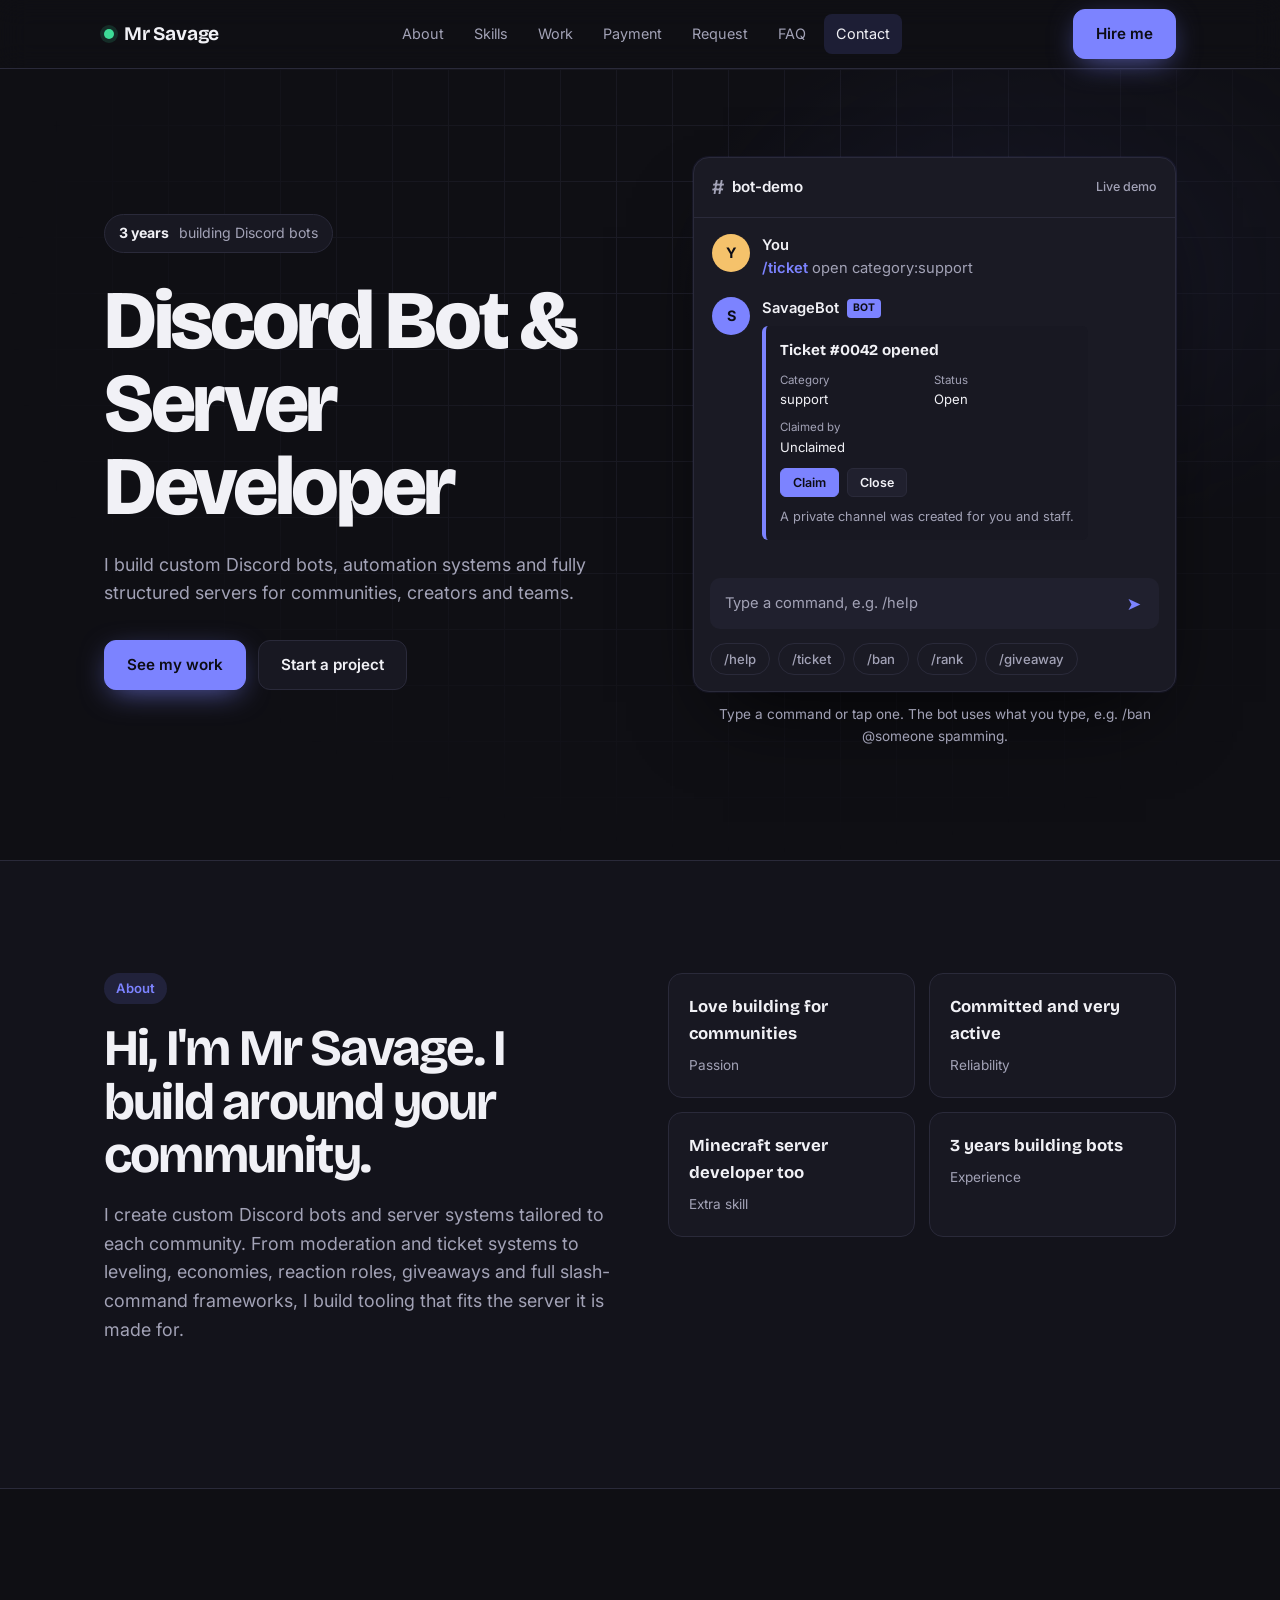
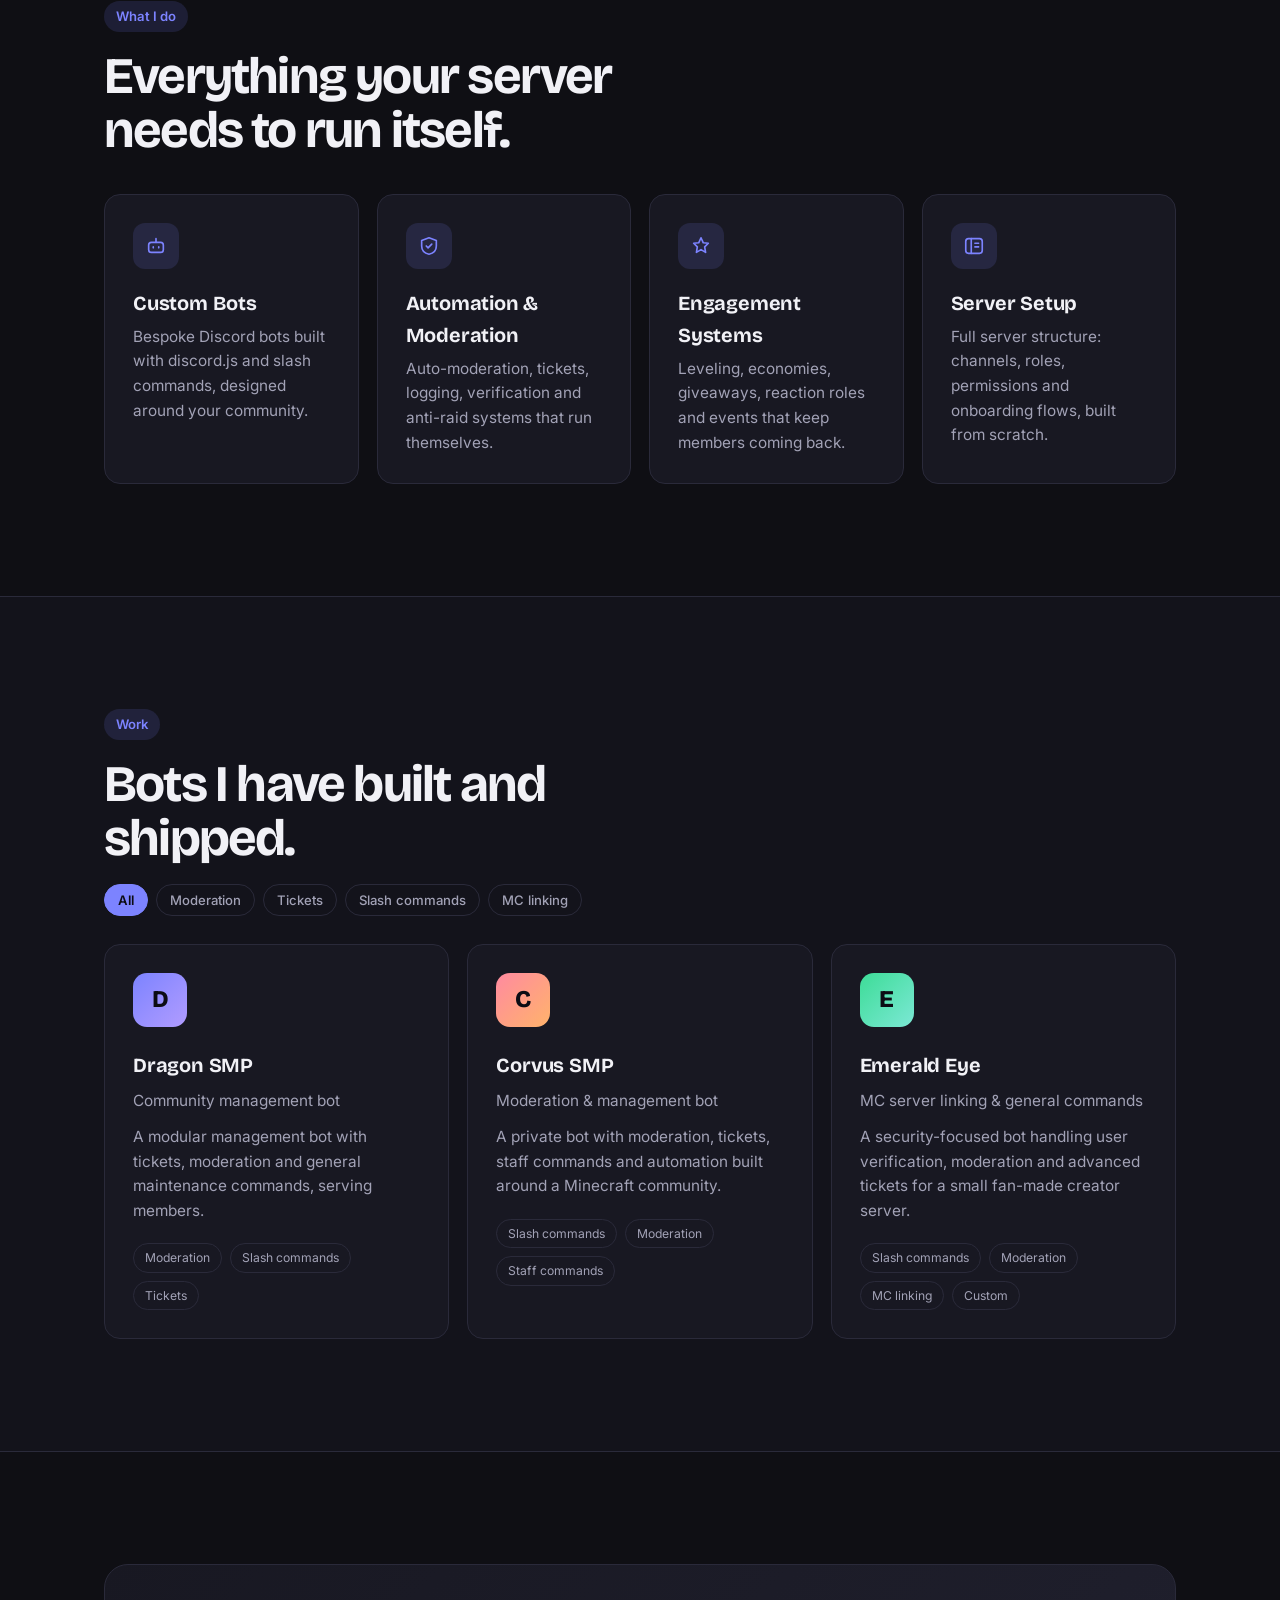
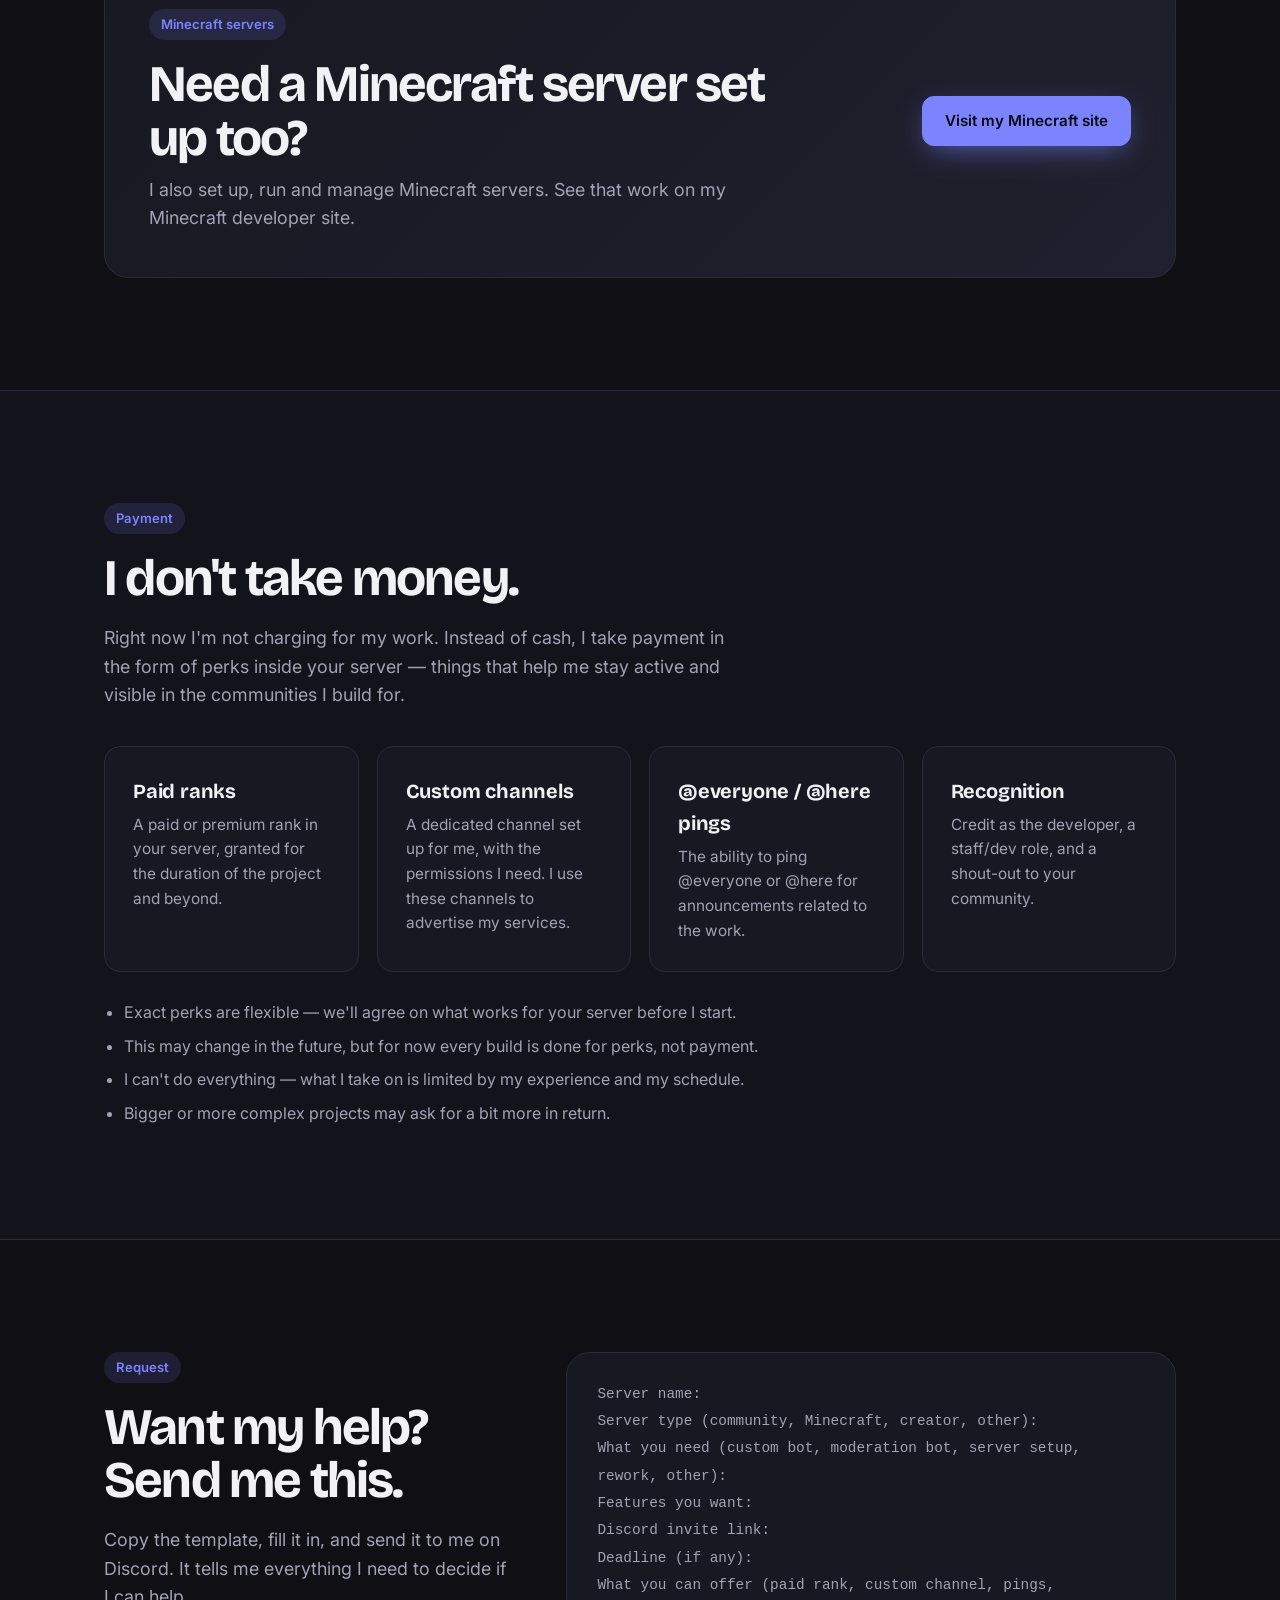
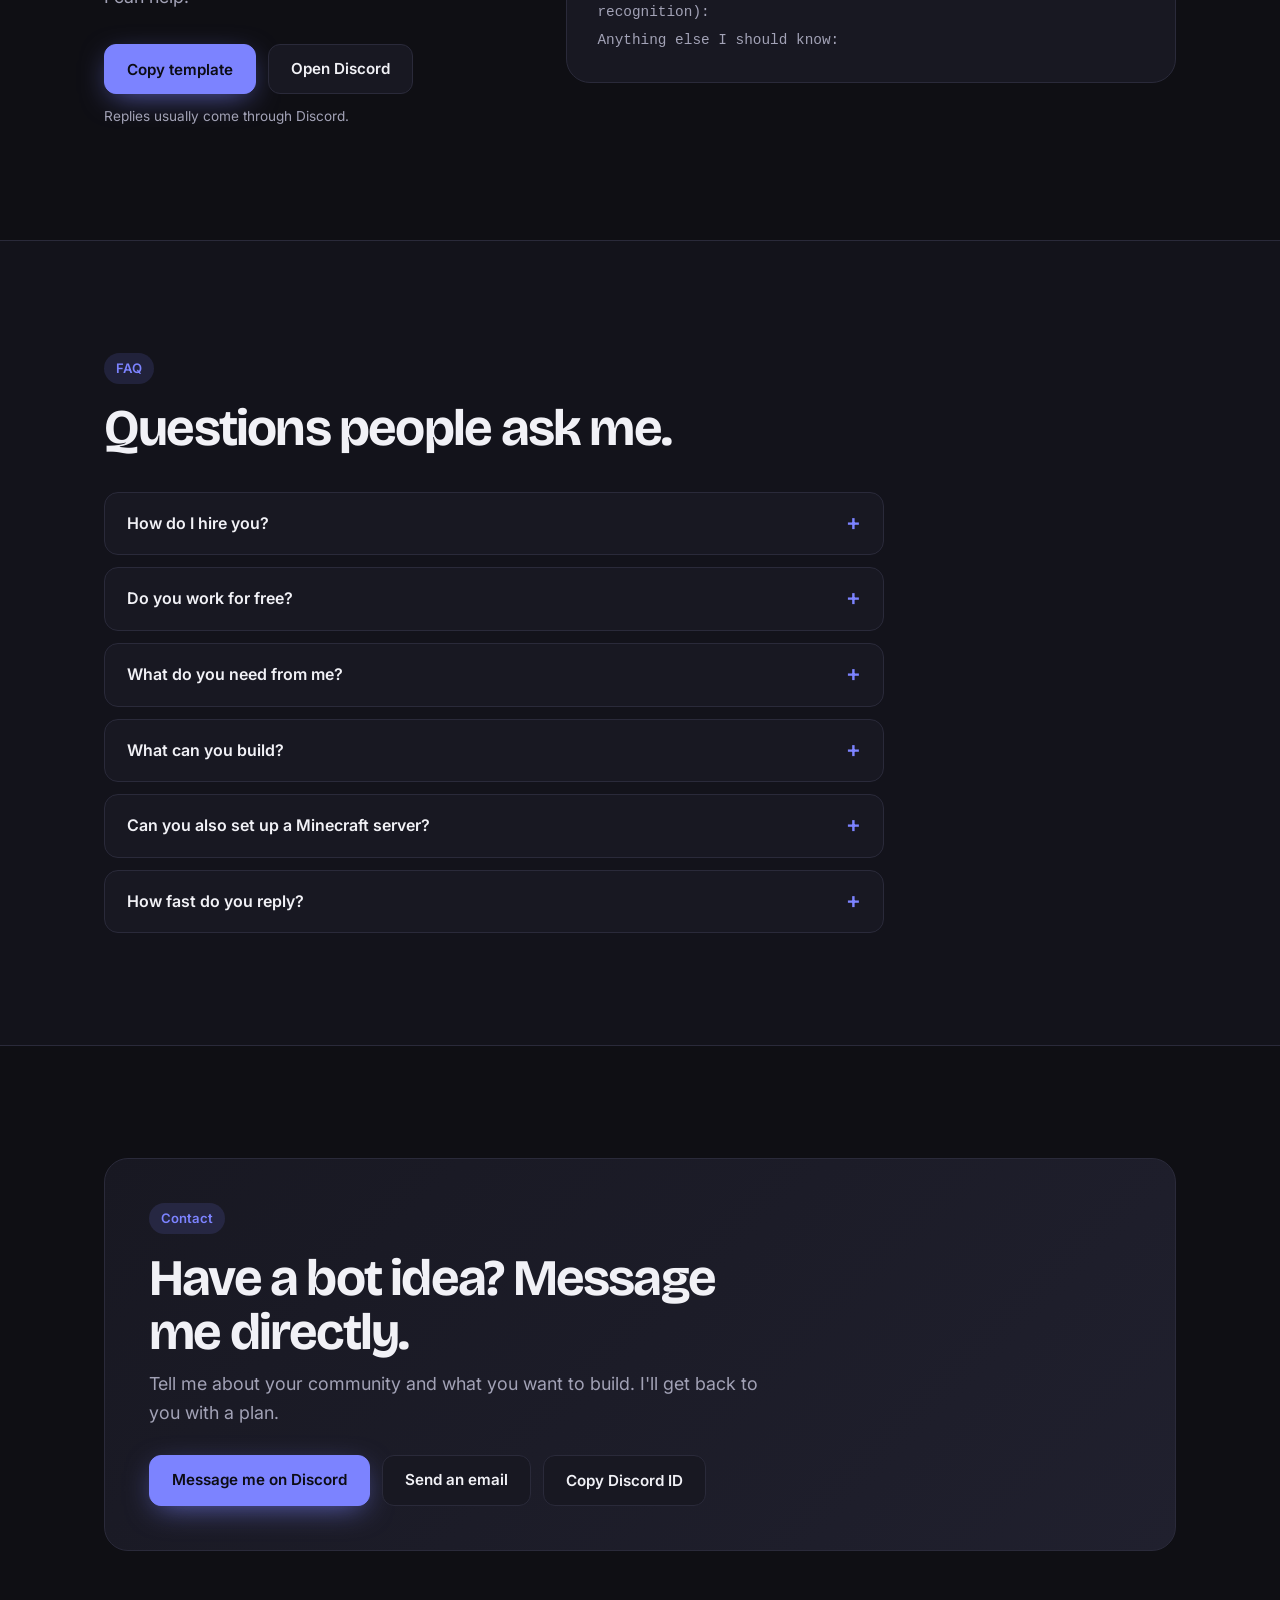
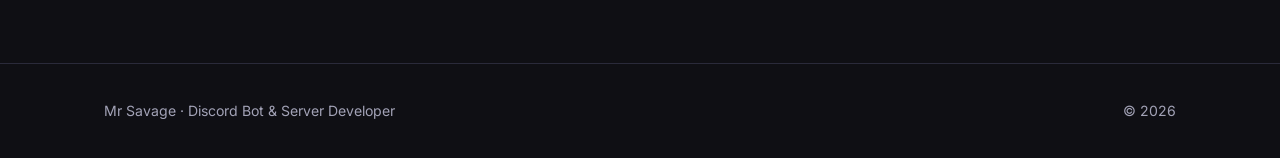
==== commit b51f8c42: "n" ====
--- a/index.html
+++ b/index.html
@@ -142,40 +142,29 @@
 <section id="request"><div class="container request-grid">
   <div>
     <span class="label">Request</span>
-    <h2>Want my help? Send me a request.</h2>
-    <p class="lead">Fill this in and it comes straight to me on Discord. Share as much detail as you can about your community and what you want built.</p>
+    <h2>Want my help? Send me this.</h2>
+    <p class="lead">Copy the template, fill it in, and send it to me on Discord. It tells me everything I need to decide if I can help.</p>
+    <div class="actions">
+      <button class="btn primary" type="button" data-copy-target="#template" data-toast="Template copied">Copy template</button>
+      <a class="btn" href="https://discord.com/users/1347129235898237010" target="_blank" rel="noopener">Open Discord</a>
+    </div>
+    <p class="demo-hint" style="text-align:left">Replies usually come through Discord.</p>
   </div>
-  <form id="hire-form" action="/api/hire" method="POST">
-    <input class="hp" type="text" name="website" tabindex="-1" autocomplete="off" aria-hidden="true">
-    <div class="two">
-      <label>Name<input type="text" name="name" autocomplete="name"></label>
-      <label>Contact (Discord / email)<input type="text" name="contact"></label>
-    </div>
-    <fieldset style="border:0;padding:0;min-width:0">
-      <legend class="field-title" style="margin-bottom:10px">Project type *</legend>
-      <div class="types">
-        <label><input type="radio" name="project_type" value="Custom Discord bot" required><span>Custom bot</span></label>
-        <label><input type="radio" name="project_type" value="Moderation / management bot"><span>Moderation bot</span></label>
-        <label><input type="radio" name="project_type" value="Server setup & configuration"><span>Server setup</span></label>
-        <label><input type="radio" name="project_type" value="Bot rework / maintenance"><span>Rework</span></label>
-        <label><input type="radio" name="project_type" value="Other"><span>Other</span></label>
-      </div>
-    </fieldset>
-    <div class="two">
-      <label>What you can offer<input type="text" name="payment" placeholder="Paid rank, channel, shoutout…"></label>
-      <label>Timeline<input type="text" name="timeline" placeholder="e.g. 2 weeks"></label>
-    </div>
-    <label>Project details<textarea name="details" placeholder="What should the bot or server do?"></textarea></label>
-    <button class="btn primary" type="submit" style="justify-content:center">Send request</button>
-    <p id="form-status" role="status"></p>
-  </form>
+  <pre class="template" id="template" tabindex="0" aria-label="Request template">Server name:
+Server type (community, Minecraft, creator, other):
+What you need (custom bot, moderation bot, server setup, rework, other):
+Features you want:
+Discord invite link:
+Deadline (if any):
+What you can offer (paid rank, custom channel, pings, recognition):
+Anything else I should know:</pre>
 </div></section>
 
 <section id="faq" class="band"><div class="container">
   <span class="label">FAQ</span>
   <h2>Questions people ask me.</h2>
   <div class="faq">
-    <details><summary>How do I hire you?</summary><p>Send a request above or message me on Discord and tell me about your server and what you need. I'll let you know if I can take it on.</p></details>
+    <details><summary>How do I hire you?</summary><p>Copy the request template above, fill it in and send it to me on Discord. I'll let you know if I can take it on.</p></details>
     <details><summary>Do you work for free?</summary><p>I don't take money right now. I work in return for perks in your server, like a paid rank, a custom channel, pings or recognition. We agree on it before I start.</p></details>
     <details><summary>What do you need from me?</summary><p>A clear idea of what you want, access to the server for the work, and a way to reach you on Discord.</p></details>
     <details><summary>What can you build?</summary><p>Custom bots with slash commands, moderation and ticket systems, verification, leveling, economies, giveaways, reaction roles, and full server setups.</p></details>
--- a/style.css
+++ b/style.css
@@ -143,24 +143,9 @@
 
 .notes{margin-top:28px;padding-left:20px;color:var(--muted);display:grid;gap:8px;max-width:70ch}
 
-/* form */
+/* request template */
 .request-grid{display:grid;grid-template-columns:.8fr 1.2fr;gap:56px;align-items:start}
-form{display:grid;gap:20px;background:var(--surface);border:1px solid var(--border);border-radius:24px;padding:32px}
-label,.field-title{display:grid;gap:8px;font-size:.9rem;font-weight:600}
-input[type=text],textarea{background:var(--bg);border:1px solid var(--border);color:var(--text);border-radius:12px;padding:13px 14px;font:inherit;font-weight:400;transition:border-color .2s,box-shadow .2s}
-input[type=text]:focus,textarea:focus{outline:none;border-color:var(--accent);box-shadow:0 0 0 4px var(--accent-soft)}
-textarea{min-height:130px;resize:vertical}
-.types{display:flex;flex-wrap:wrap;gap:8px}
-.types label{display:block;font-weight:500}
-.types input{position:absolute;opacity:0;pointer-events:none}
-.types span{display:block;padding:9px 15px;border:1px solid var(--border);border-radius:999px;color:var(--muted);cursor:pointer;transition:all .2s;font-size:.86rem}
-.types span:hover{border-color:var(--accent);color:var(--text)}
-.types input:checked+span{background:var(--accent);border-color:var(--accent);color:#0c0c14;font-weight:600}
-.types input:focus-visible+span{outline:2px solid var(--accent);outline-offset:3px}
-.two{display:grid;grid-template-columns:1fr 1fr;gap:16px}
-#form-status{font-size:.9rem;min-height:1.4em;color:var(--muted)}
-#form-status.ok{color:var(--ok)}#form-status.err{color:var(--danger)}
-.hp{position:absolute;left:-9999px}
+.template{background:var(--surface);border:1px solid var(--border);border-radius:24px;padding:28px 30px;font-family:ui-monospace,SFMono-Regular,Menlo,Consolas,monospace;font-size:.9rem;line-height:1.9;color:var(--muted);white-space:pre-wrap;word-break:break-word}
 
 /* faq */
 .faq{display:grid;gap:12px;max-width:780px;margin-top:36px}
@@ -185,7 +170,7 @@
   .nav ul.open{display:flex}
   .nav .btn{display:none}
 }
-@media(max-width:560px){.two,.traits{grid-template-columns:1fr}.cta-card{padding:28px}form{padding:22px}}
+@media(max-width:560px){.traits{grid-template-columns:1fr}.cta-card{padding:28px}.template{padding:22px}}
 @media(prefers-reduced-motion:reduce){
   *,*::before,*::after{animation:none!important;transition:none!important;scroll-behavior:auto!important}
 }
